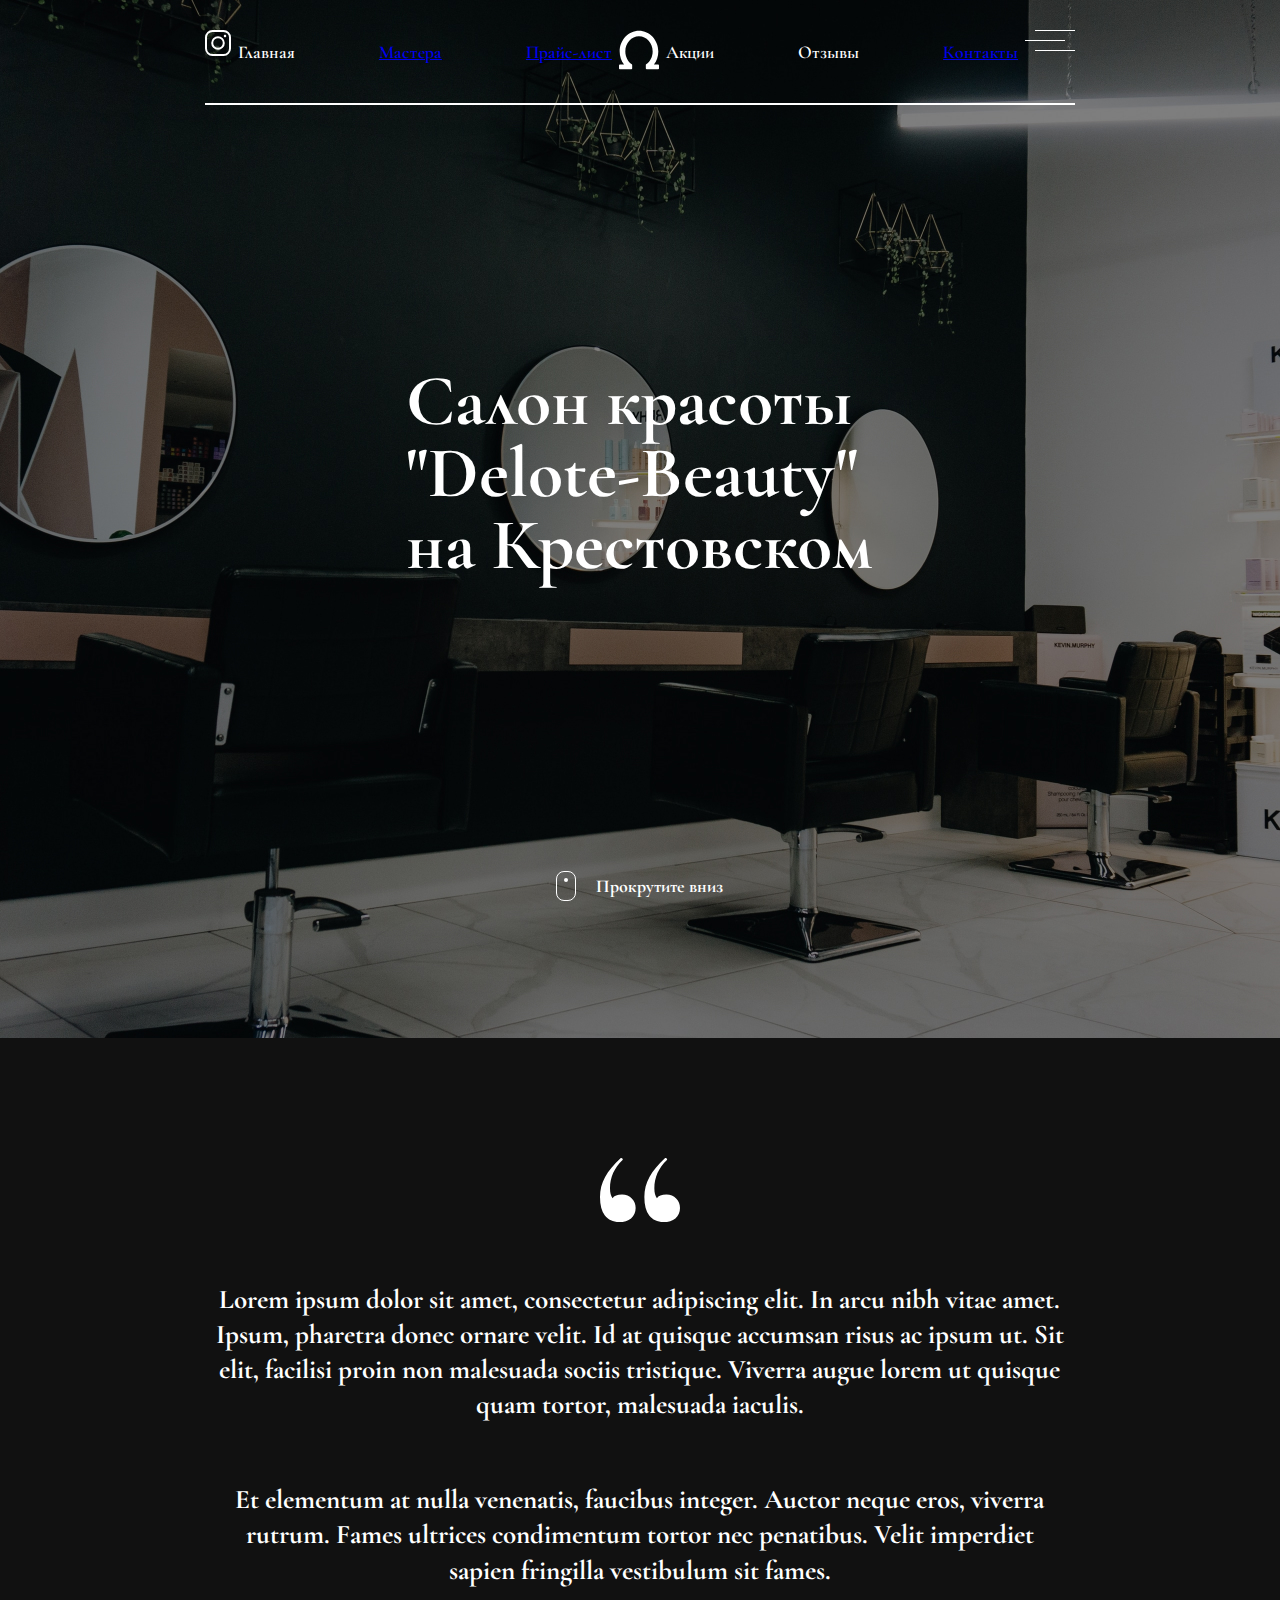
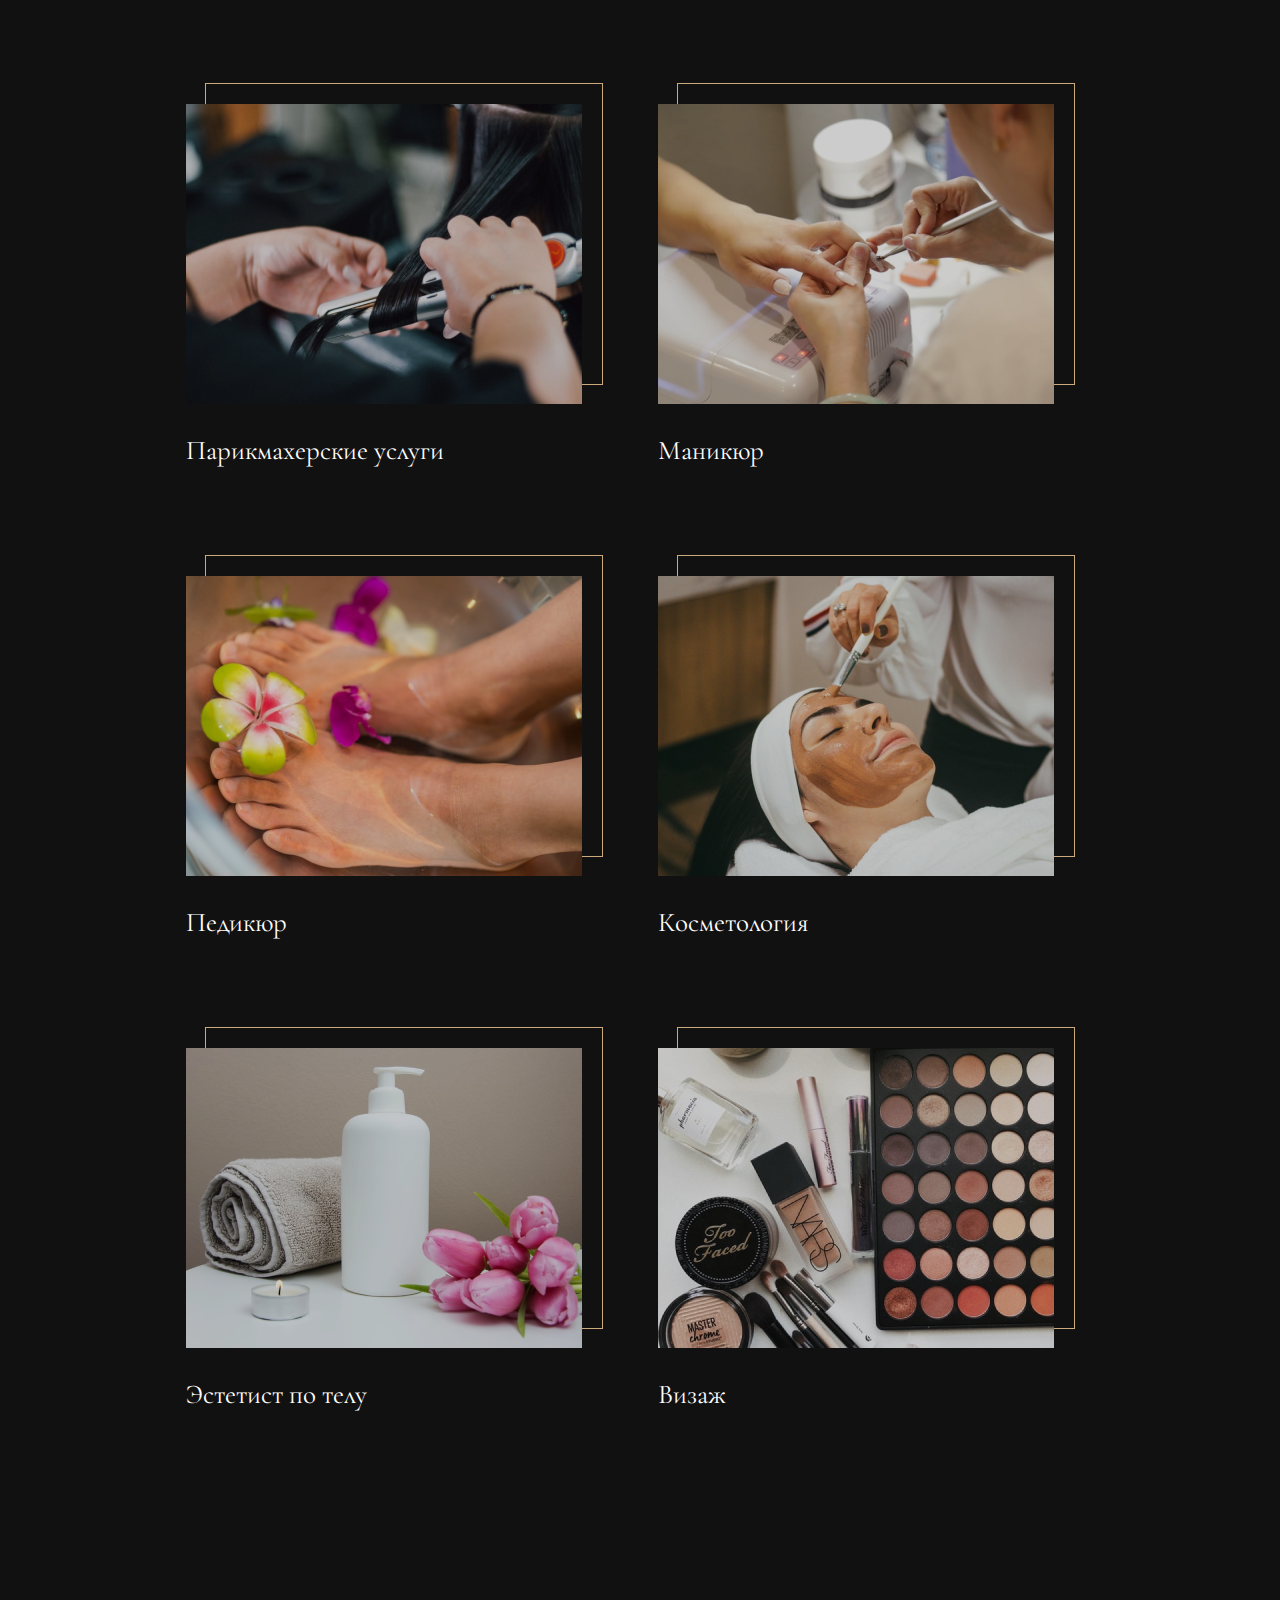
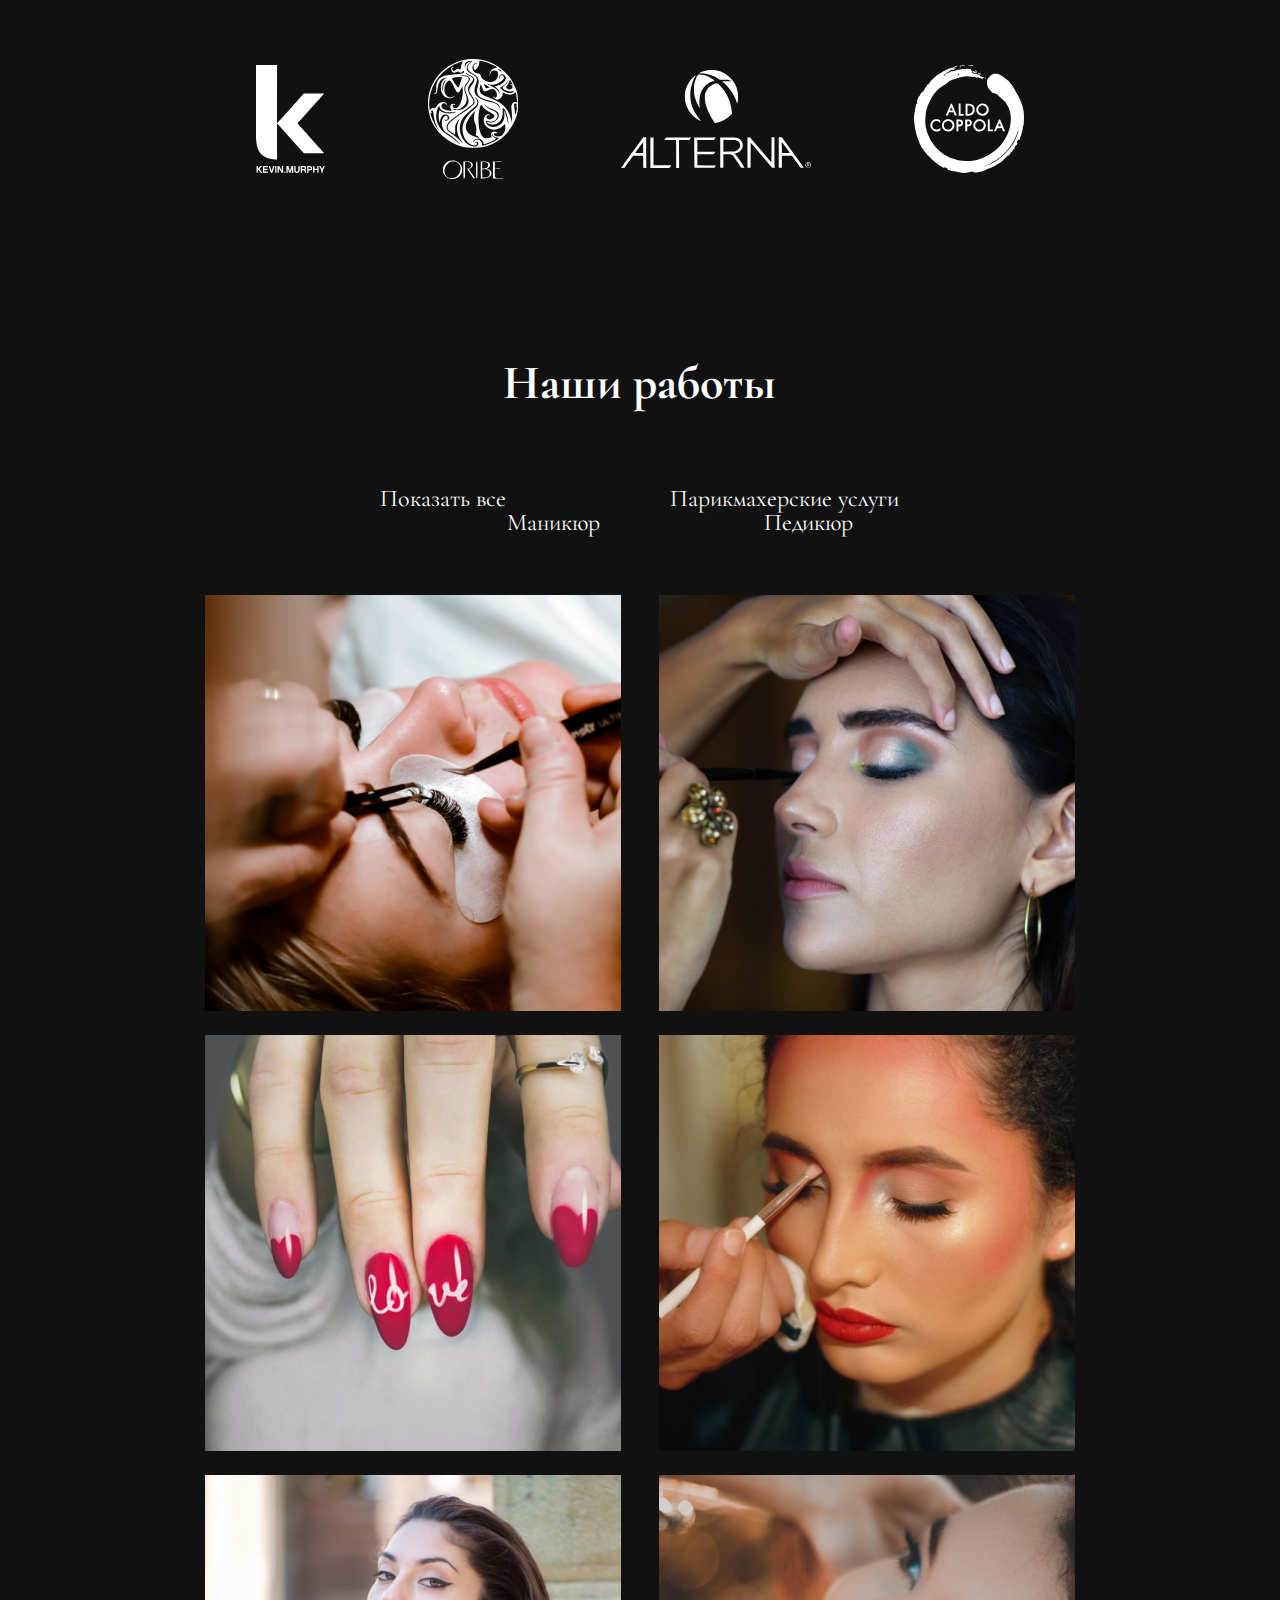
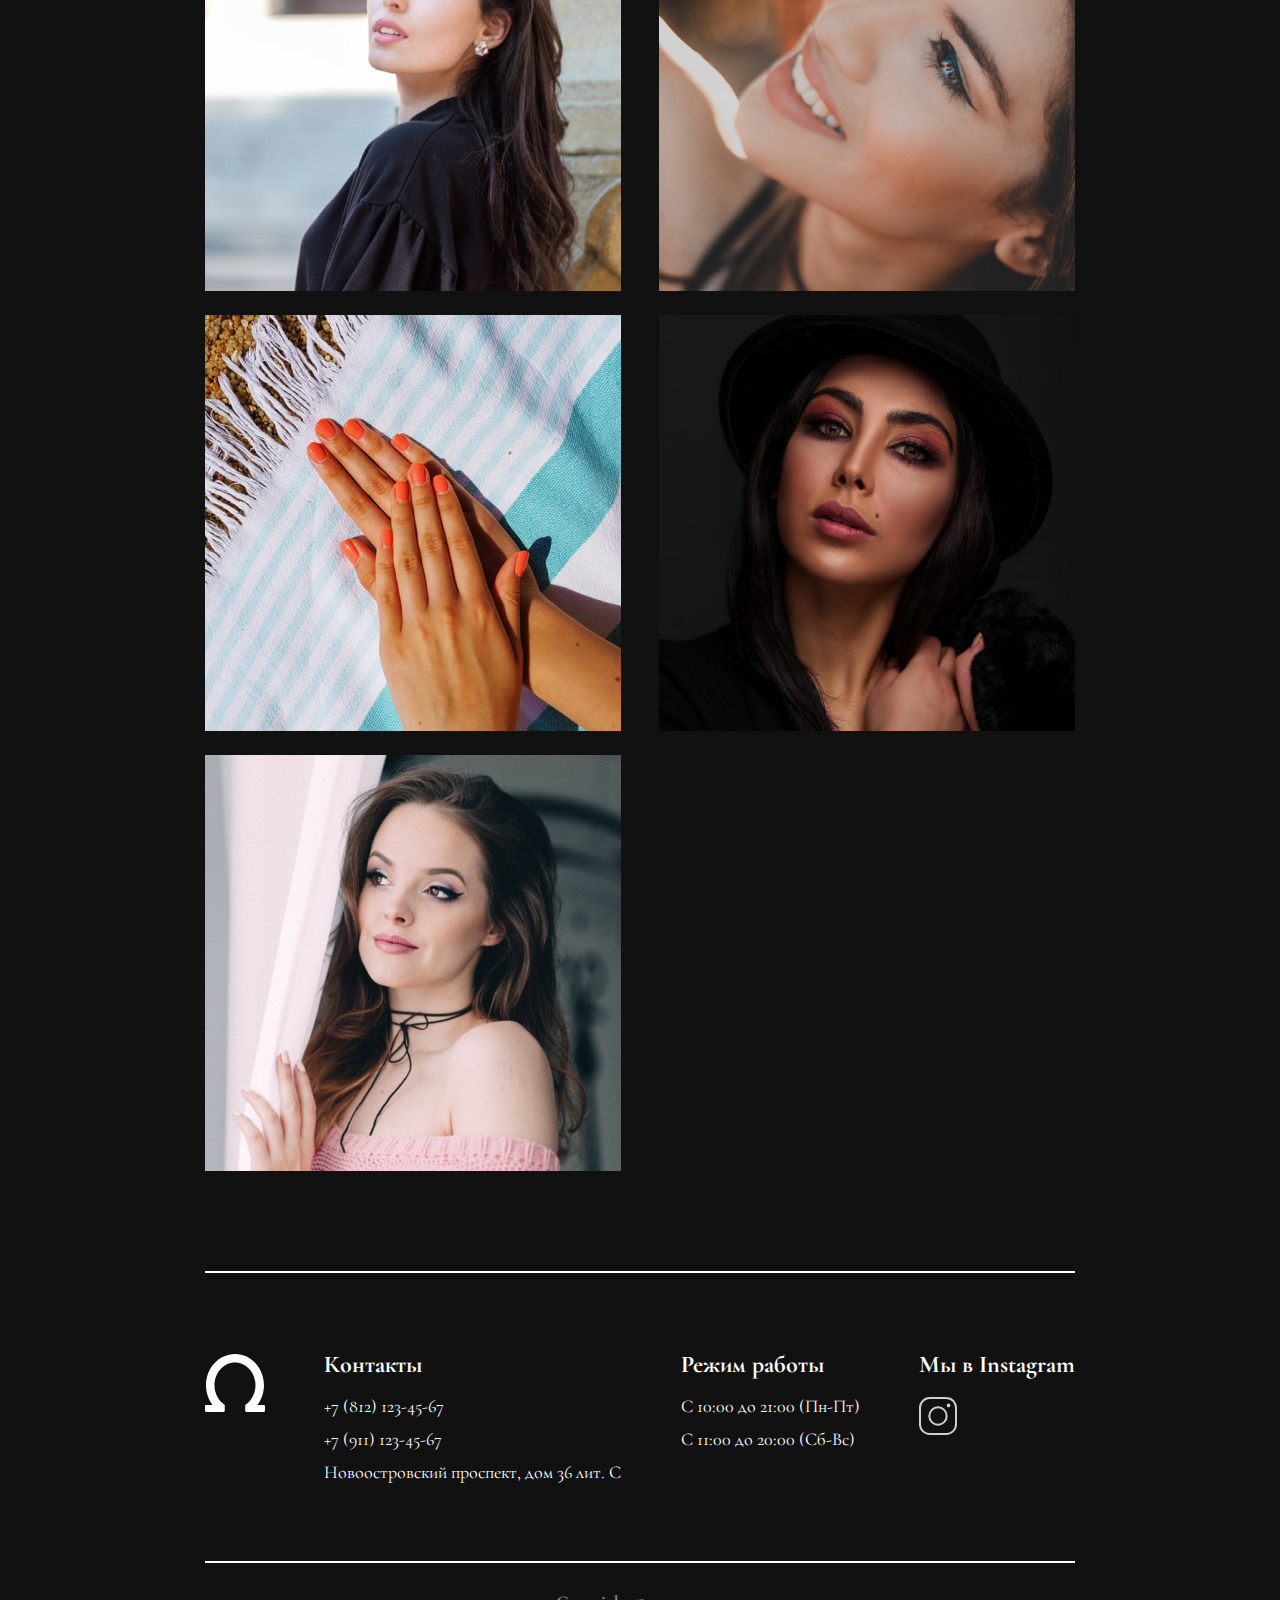
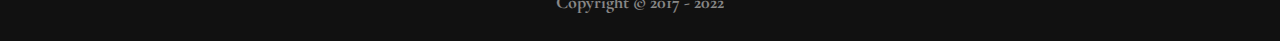
==== index.html @ a8487615 "Update project structure" ====
<!DOCTYPE html>
<html lang="en">

<head>
  <meta charset="UTF-8">
  <meta http-equiv="X-UA-Compatible" content="IE=edge">
  <meta name="viewport" content="width=device-width, initial-scale=1.0">
  <title>Delote-Beauty</title>
  <link rel="stylesheet" href="./css/fonts.css">
  <link rel="stylesheet" href="./css/reset.css">
  <link rel="stylesheet" href="./css/main.css">
  <link rel="stylesheet" href="./css/pages/home.css">
</head>

<body>
  <header>
    <div class="content-wrapper">
      <nav class="menu">
        <div class="icon">
          <img src="assets/img/main/insta.svg">
        </div>
        <div class="header-list">
          <ul>
            <li>Главная</li>
            <li><a href="pages/team.html">Мастера</a></li>
            <li><a href="pages/price.html">Прайс-лист</a></li>
          </ul>
        </div>
        <div>
          <img src="assets/img/main/logo.svg">
        </div>
        <div class="header-list">
          <ul>
            <li>Акции</li>
            <li>Отзывы</li>
            <li><a href="pages/contacts.html">Контакты</a></li>
          </ul>
        </div>
        <div>
          <img src="assets/img/main/menu.svg">
        </div>
      </nav>
      <div class="line"></div>
      <div class="header-content">
        Cалон красоты <br>"Delote-Beauty"<br> на Крестовском
      </div>
      <div class="scroll-down">
        <img src="assets/img/main/scroll-down.svg" alt="mouse">
        <p>Прокрутите вниз</p>
      </div>
    </div>
  </header>

  <main>
    <section class="services content-section">
      <div class="content-wrapper">
        <div class="description">
          <img src="assets/img/home/quotes.svg" alt="quotes">
          <p>
            Lorem ipsum dolor sit amet, consectetur adipiscing elit. In arcu nibh vitae amet.<br>
            Ipsum, pharetra donec ornare velit. Id at quisque accumsan risus ac ipsum ut. Sit<br>
            elit, facilisi proin non malesuada sociis tristique. Viverra augue lorem ut quisque<br>
            quam tortor, malesuada iaculis.
          </p>
          <p>
            Et elementum at nulla venenatis, faucibus integer. Auctor neque eros, viverra <br>
            rutrum. Fames ultrices condimentum tortor nec penatibus. Velit imperdiet<br>
            sapien fringilla vestibulum sit fames.
          </p>
        </div>
        <div class="services-img">
          <div class="services-img-wrapper">
            <figure>
              <img src="assets/img/home/hairdressing-services.png" alt="">
              <figcaption>Парикмахерские услуги</figcaption>
            </figure>
          </div>
          <div class="services-img-wrapper">
            <figure>
              <img src="assets/img/home/manicure.png" alt="">
              <figcaption>Маникюр</figcaption>
            </figure>
          </div>
          <div class="services-img-wrapper">
            <figure>
              <img src="assets/img/home/pedicure.png" alt="">
              <figcaption>Педикюр</figcaption>
            </figure>
          </div>
          <div class="services-img-wrapper">
            <figure>
              <img src="assets/img/home/cosmetology.png" alt="">
              <figcaption>Косметология</figcaption>
            </figure>
          </div>
          <div class="services-img-wrapper">
            <figure>
              <img src="assets/img/home/body-esthetician.png" alt="">
              <figcaption>Эстетист по телу</figcaption>
            </figure>
          </div>
          <div class="services-img-wrapper">
            <figure>
              <img src="assets/img/home/makeup.png" alt="">
              <figcaption>Визаж</figcaption>
            </figure>
          </div>
        </div>
      </div>
    </section>
    <section class="partners content-section">
      <div class="content-wrapper">
        <img src="assets/img/home/kevin-murphy.svg" alt="">
        <img src="assets/img/home/oribe.svg" alt="">
        <img src="assets/img/home/alterna.svg" alt="">
        <img src="assets/img/home/aldo-copolla.svg" alt="">
      </div>
    </section>
    <section class="our-works content-section">
      <div class="content-wrapper list">
        <h2>Наши работы</h2>
        <ul>
          <li>Показать все</li>
          <li>Парикмахерские услуги</li>
          <li>Маникюр</li>
          <li>Педикюр</li>
        </ul>
        <div class="wrapper-img-work">
          <img src="assets/img/home/work-1.png" alt="">
          <img src="assets/img/home/work-2.png" alt="">
          <img src="assets/img/home/work-3.png" alt="">
          <img src="assets/img/home/work-4.png" alt="">
          <img src="assets/img/home/work-5.png" alt="">
          <img src="assets/img/home/work-6 (2).png" alt="">
          <img src="assets/img/home/work-7.png" alt="">
          <img src="assets/img/home/work-8 (2).png" alt="">
          <img src="assets/img/home/work-9 (2).png" alt="">
        </div>
        <div class="line"></div>
      </div>
    </section>
  </main>
  <footer>
    <div class="content-wrapper">
      <div class="wrapper-contact-information">
        <div>
          <img src="assets/img/main/footer-logo.svg" alt="">
        </div>
        <div class="contact-information">
          <h3>Контакты</h3>
          <p>+7 (812) 123-45-67</p>
          <p>+7 (911) 123-45-67</p>
          <p>Новоостровский проспект, дом 36 лит. С</p>
        </div>
        <div class="contact-information">
          <h3>Режим работы</h3>
          <p>C 10:00 до 21:00 (Пн-Пт)</p>
          <p>С 11:00 до 20:00 (Сб-Вс)</p>
        </div>
        <div class="contact-information">
          <h3>Мы в Instagram</h3>
          <img src="assets/img/main/insta-footer.svg" alt="">
        </div>
      </div>
      <div class="line"></div>
      <p class="copyright">Copyright © 2017 - 2022</p>
    </div>
  </footer>
</body>

</html>
---- css/fonts.css ----
@font-face{
  font-family: "CormorantGaramond";
  font-weight: 400;
  font-style: normal;
  src: url("../assets/fonts/CormorantGaramond-Regular.ttf");
}
@font-face{
  font-family: "CormorantGaramond";
  font-weight: 400;
  font-style: italic;
  src: url("../assets/fonts/CormorantGaramond-Italic.ttf");
}
@font-face{
  font-family: "CormorantGaramond";
  font-weight: 700;
  font-style: normal;
  src: url("../assets/fonts/CormorantGaramond-Bold.ttf");
}
@font-face{
  font-family: "CormorantGaramond";
  font-weight: 700;
  font-style: italic;
  src: url("../assets/fonts/CormorantGaramond-BoldItalic.ttf");
}
@font-face{
  font-family: "CormorantGaramond";
  font-weight: 600;
  font-style: normal;
  src: url("../assets/fonts/CormorantGaramond-SemiBold.ttf");
}
@font-face{
  font-family: "CormorantGaramond";
  font-weight: 600;
  font-style: italic;
  src: url("../assets/fonts/CormorantGaramond-SemiBoldItalic.ttf");
}
---- css/main.css ----
body{
  background-color: #111111;
}

header,
footer,
main{
  width: 100%;
  display: flex;
  flex-direction: column;
  align-items: center;
}

.content-section{
  width: 100%;
  display: flex;
  flex-direction: column;
  align-items: center;
}

.content-wrapper{
  width: 68%;
}

header{
  height: 1038px;
  background: url("../assets/img/home/header.jpg") center center no-repeat;
  background-size: cover;
}

nav{
  padding: 30px 0px 30px 0px;
  display: flex;
  flex-direction: row;
  justify-content: space-between;
}
.header-list{
  max-width: 456px;
  display: flex;
  flex-direction: row;
  align-items: center;
}
.header-list ul li{
  display: inline;
  color: white;
  font-size: 18px;
  margin-right: 80px;
  font-style: normal;
  font-weight: 600;
  font-family: "CormorantGaramond";
}
.header-list ul li:hover, .list ul li:hover {
  color: #CDAA7D;
  text-decoration: underline;
}
.header-list ul li:last-child, .list ul li:last-child {
  margin-right: 0px;
}
.line{
  border: 0.5px solid #FFFFFF;;
}
.header-content{
  color: #FFFFFF;
  display: flex;
  align-items: center;
  justify-content: center;
  font-weight: 700;
  font-style: normal;
  font-family: "CormorantGaramond";
  font-size: 72px;
  margin: 0 auto;
  padding: 260px 0px 290px 0px;
}
.scroll-down{
  display: flex;
  flex-direction: row;
  align-items: center;
  justify-content: center;
}
.scroll-down p{
  color: white;
  font-size: 18px;
  font-weight: 700;
  font-style: normal;
  font-family: "CormorantGaramond";
  padding-left: 20px;
}

footer .line{
  margin: 80px 0px 30px 0px;
}
.copyright{
  color: white;
  text-align: center;
  opacity: 0.5;
  font-size: 18px;
  font-weight: 700;
  font-style: normal;
  font-family: "CormorantGaramond";
  margin-bottom: 30px;
}
.wrapper-contact-information{
  display: flex;
  flex-direction: row;
  justify-content: space-between;
}
.contact-information h3{
  margin-bottom: 20px;
  font-size: 24px;
  font-weight: 700;
  font-style: normal;
  font-family: "CormorantGaramond";
  color: white;
}
.contact-information p{
  margin-top: 15px;
  font-size: 18px;
  font-weight: 400;
  font-style: normal;
  font-family: "CormorantGaramond";
  color: white;
}
---- css/pages/home.css ----
.description{
  padding: 120px 0px 95px 0px;
  display: flex;
  flex-direction: column;
  align-items: center;
}
.description p {
  color: white;
  font-size: 27px;
  font-weight: 700;
  font-style: normal;
  font-family: "CormorantGaramond";
  margin-top: 60px;
  line-height: 35.1px;
  text-align: center;
}
.services-img{
  display: flex;
  flex-direction: row;
  flex-wrap: wrap;
  justify-content: space-between;
  width: 100%;
}
.services-img-wrapper{
  width: 396px;
  height: 300px;
  border: 1px solid #CDAA7D;
  margin: 0px 0px 170px 0px;
  position: relative;
}
.services-img-wrapper figure{
  position: absolute;
  top: 20px;
  right: 20px;
}
figcaption{
  color: white;
  font-size: 27px;
  font-weight: 400;
  font-style: normal;
  font-family: "CormorantGaramond";
  padding-top: 30px;
}
.partners .content-wrapper{
  display: flex;
  justify-content: space-around;
}
.partners{
  padding: 160px 0px 180px 0px;
}
.our-works h2{
  color: white;
  font-size: 48px;
  font-weight: 700;
  font-style: normal;
  font-family: "CormorantGaramond";
  text-align: center;
  margin-bottom: 80px;
}
.list{
  text-align: center;
  margin-bottom: 80px;
}
.list ul li{
  margin: 80px;
  display: inline;
  color: white;
  font-size: 24px;
  font-style: normal;
  font-weight: 400;
  font-family: "CormorantGaramond";
}
.list ul{
  margin-bottom: 36px;
}
.wrapper-img-work{
  display: flex;
  flex-direction: row;
  justify-content: space-between;
  flex-wrap: wrap;
  width: 100%;
  margin-bottom: 100px;
}
.wrapper-img-work img{
  margin-top: 24px;
}
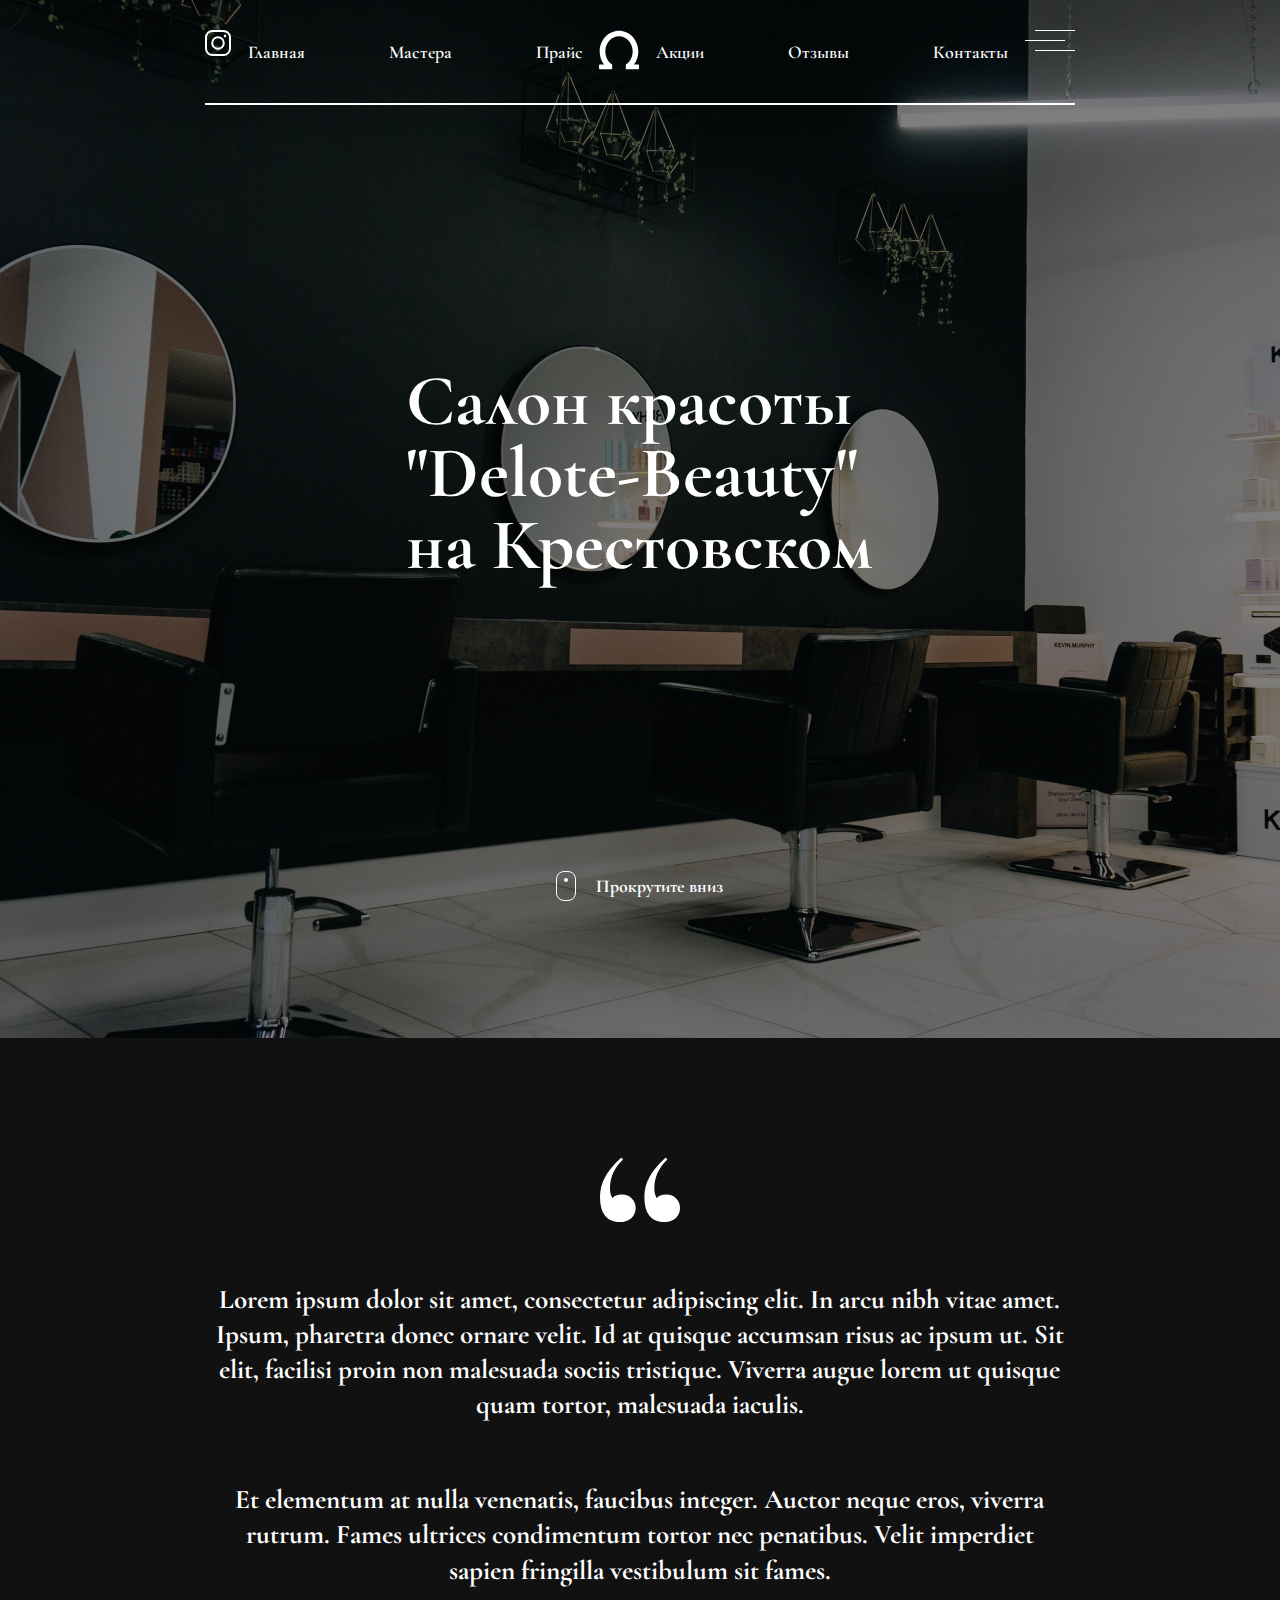
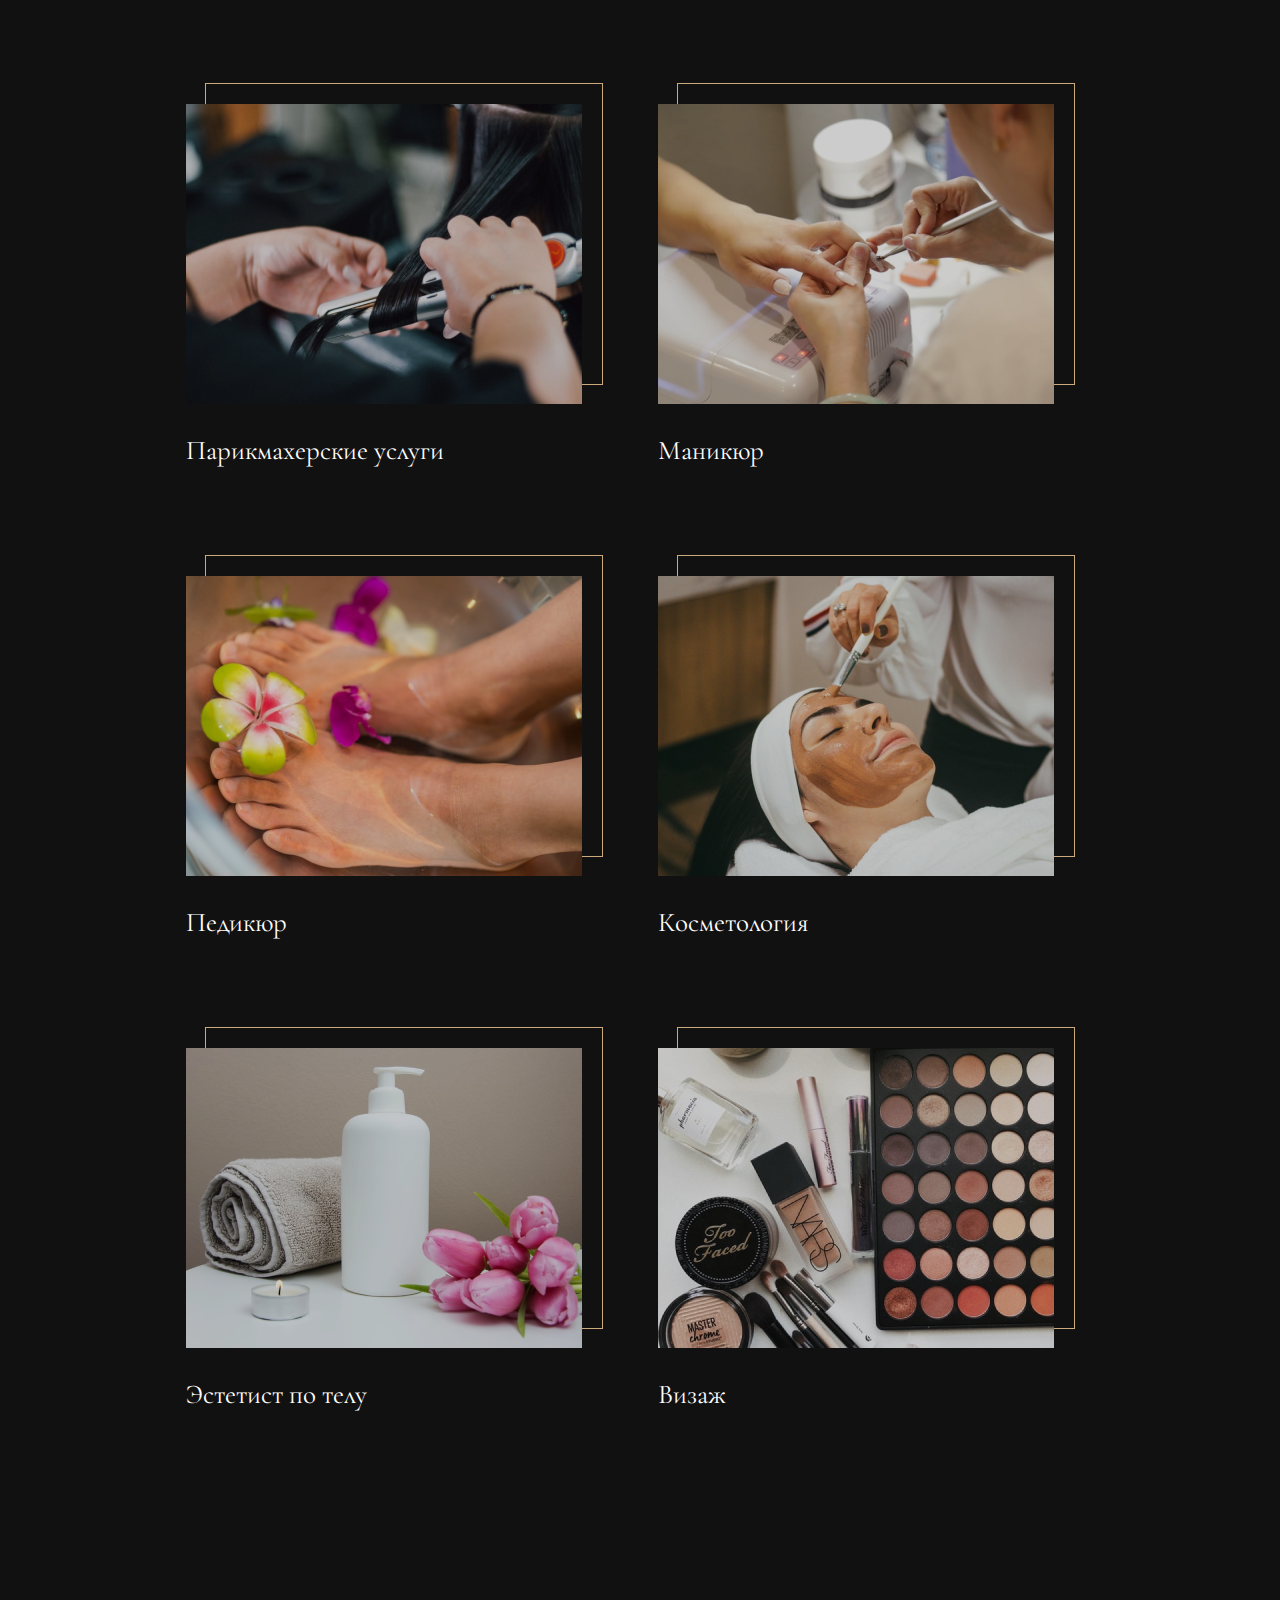
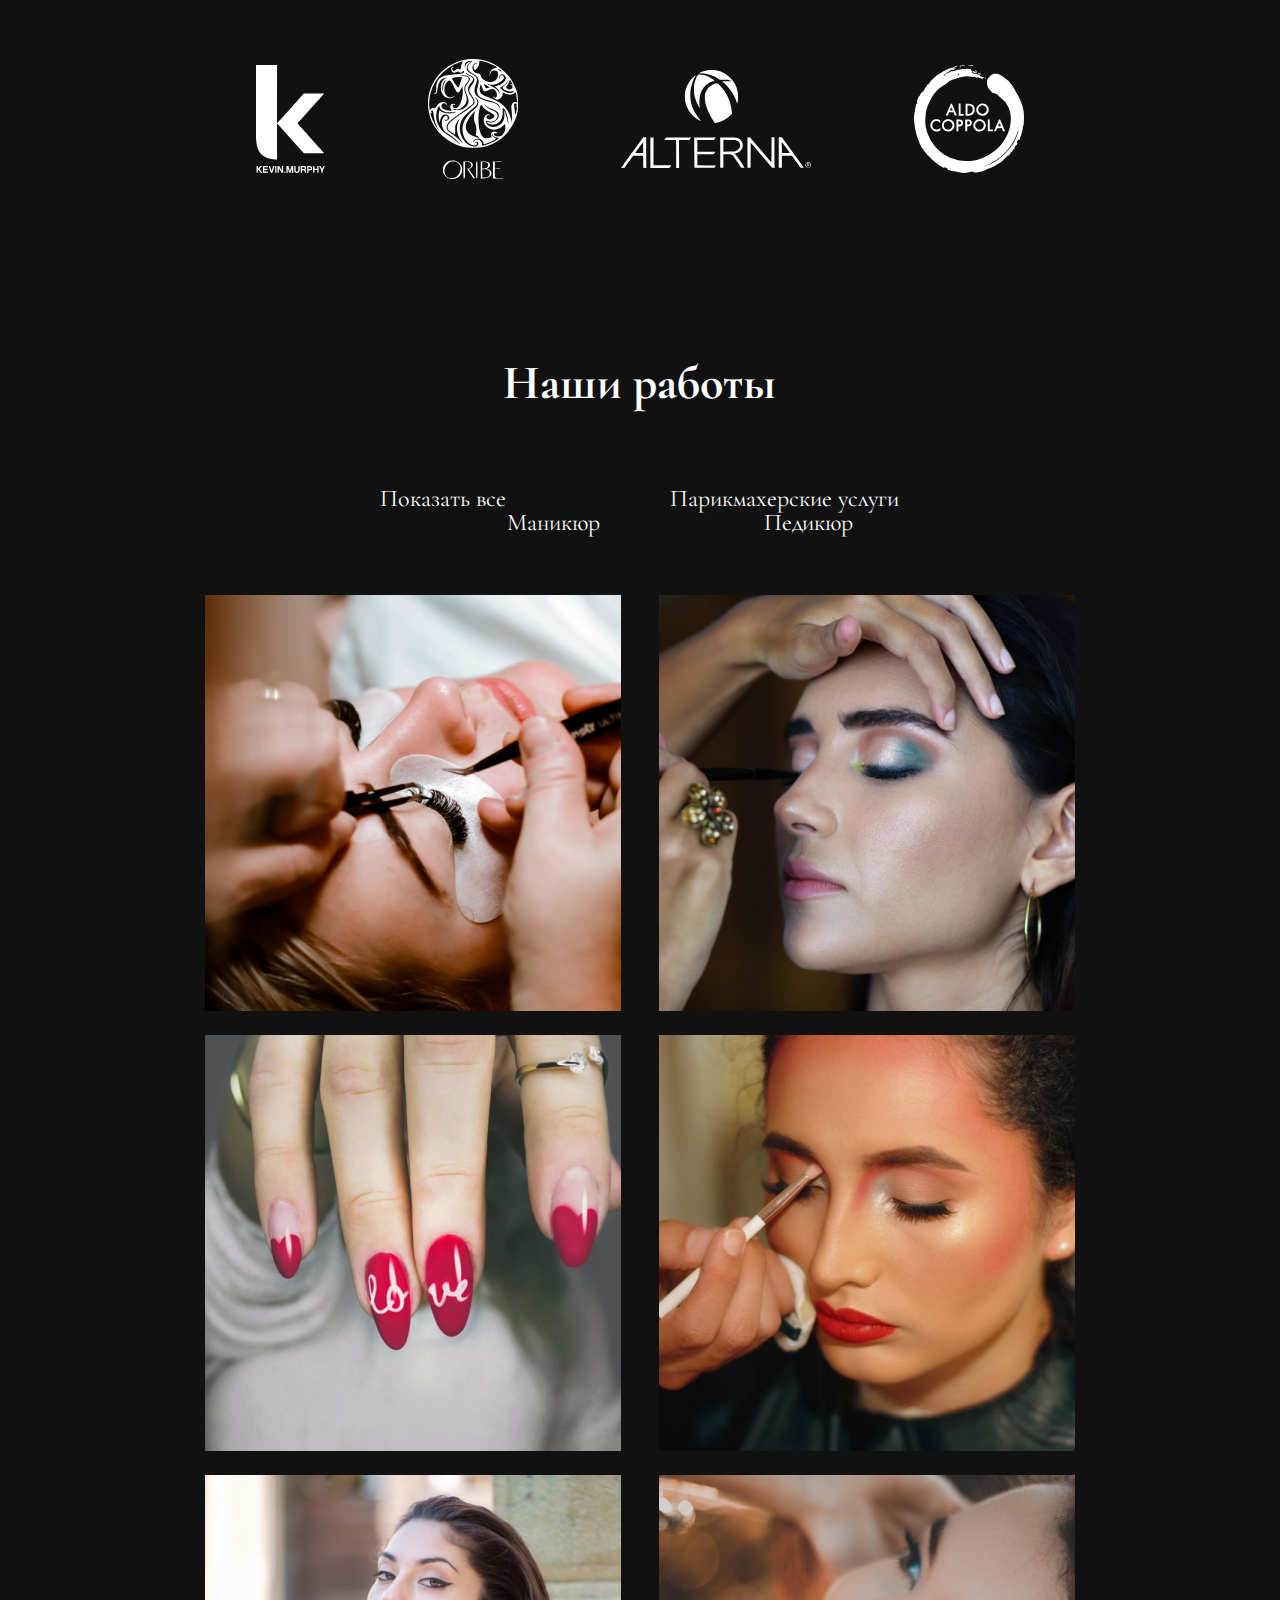
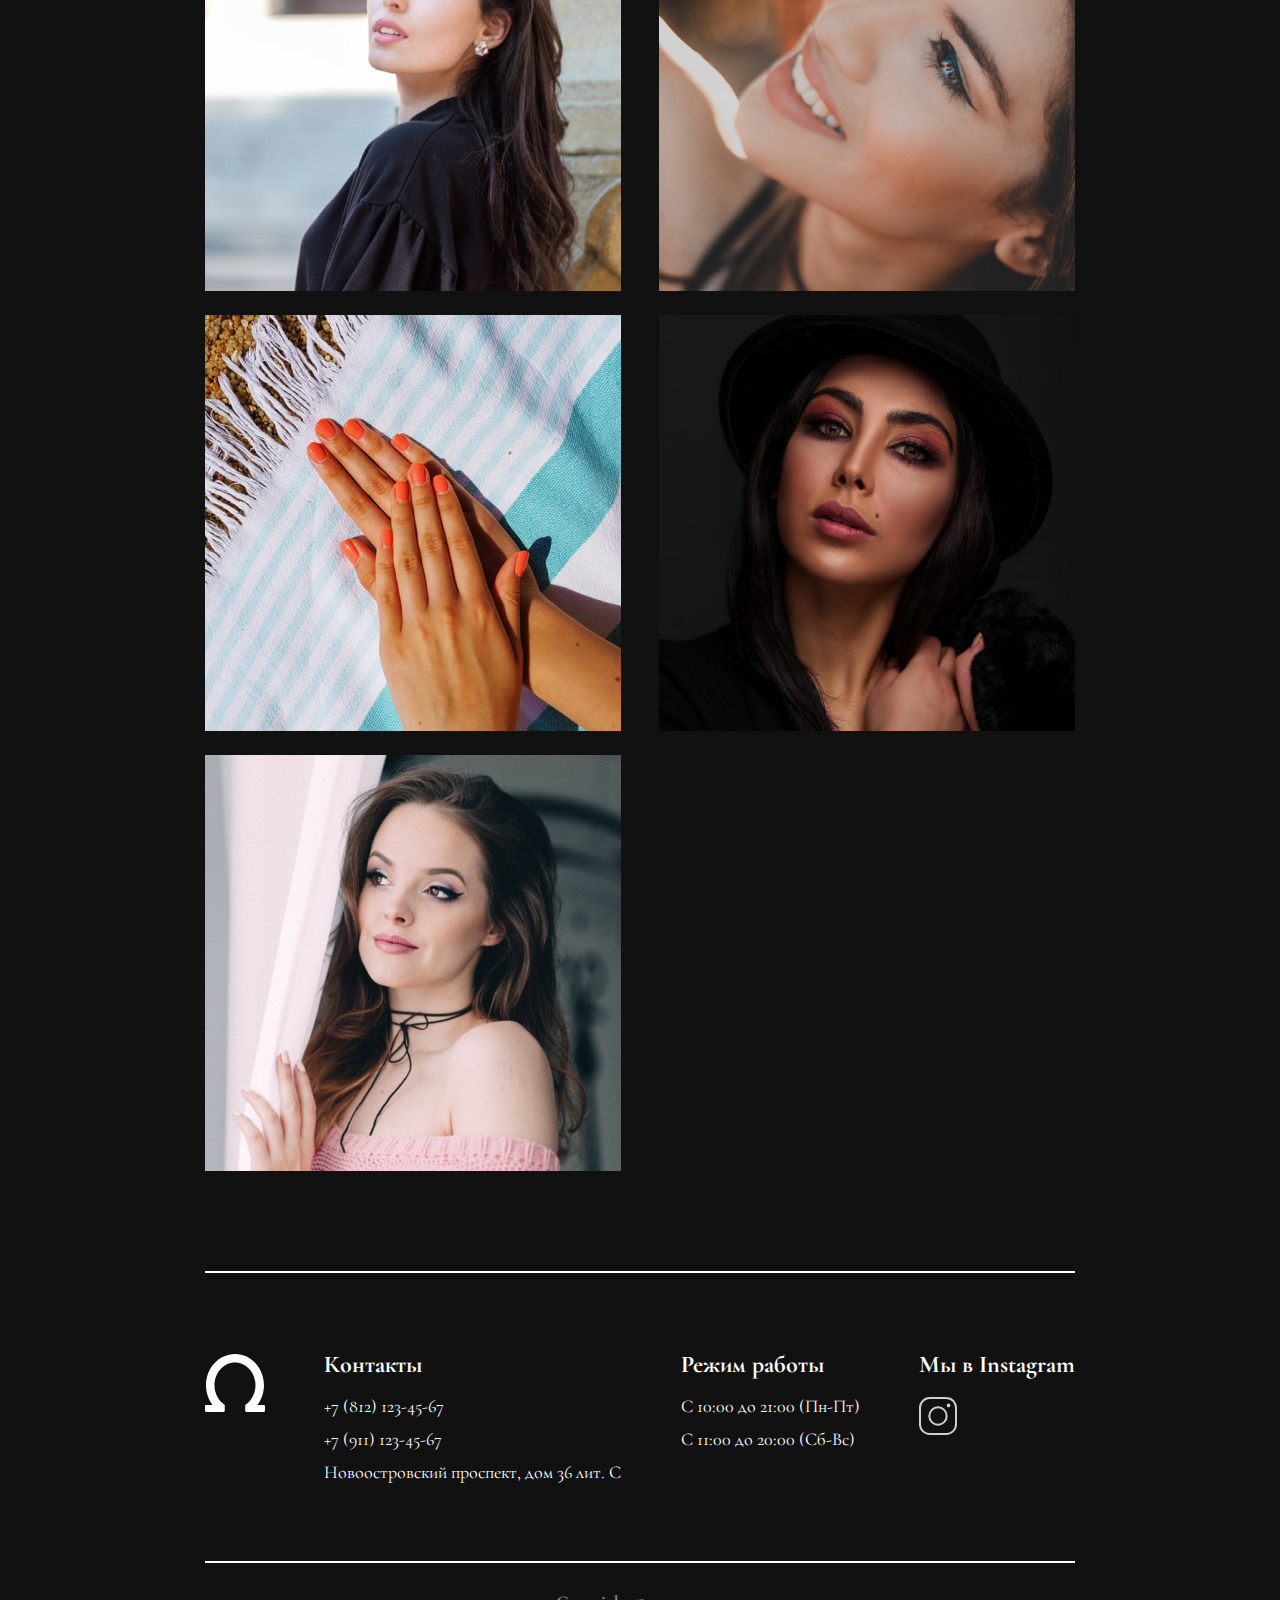
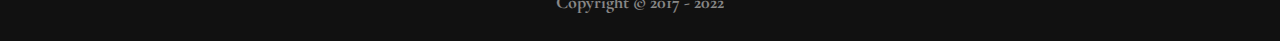
==== commit a282ae89: "made links active, fixed bugs" ====
--- a/index.html
+++ b/index.html
@@ -23,7 +23,7 @@
           <ul>
             <li>Главная</li>
             <li><a href="pages/team.html">Мастера</a></li>
-            <li><a href="pages/price.html">Прайс-лист</a></li>
+            <li><a href="pages/price.html">Прайс</a></li>
           </ul>
         </div>
         <div>
--- a/css/main.css
+++ b/css/main.css
@@ -50,7 +50,12 @@
   font-weight: 600;
   font-family: "CormorantGaramond";
 }
-.header-list ul li:hover, .list ul li:hover {
+.header-list ul li a{
+  text-decoration: none;
+  color: white;
+}
+
+.header-list ul li:hover, .list ul li:hover, .header-list ul li a:hover {
   color: #CDAA7D;
   text-decoration: underline;
 }
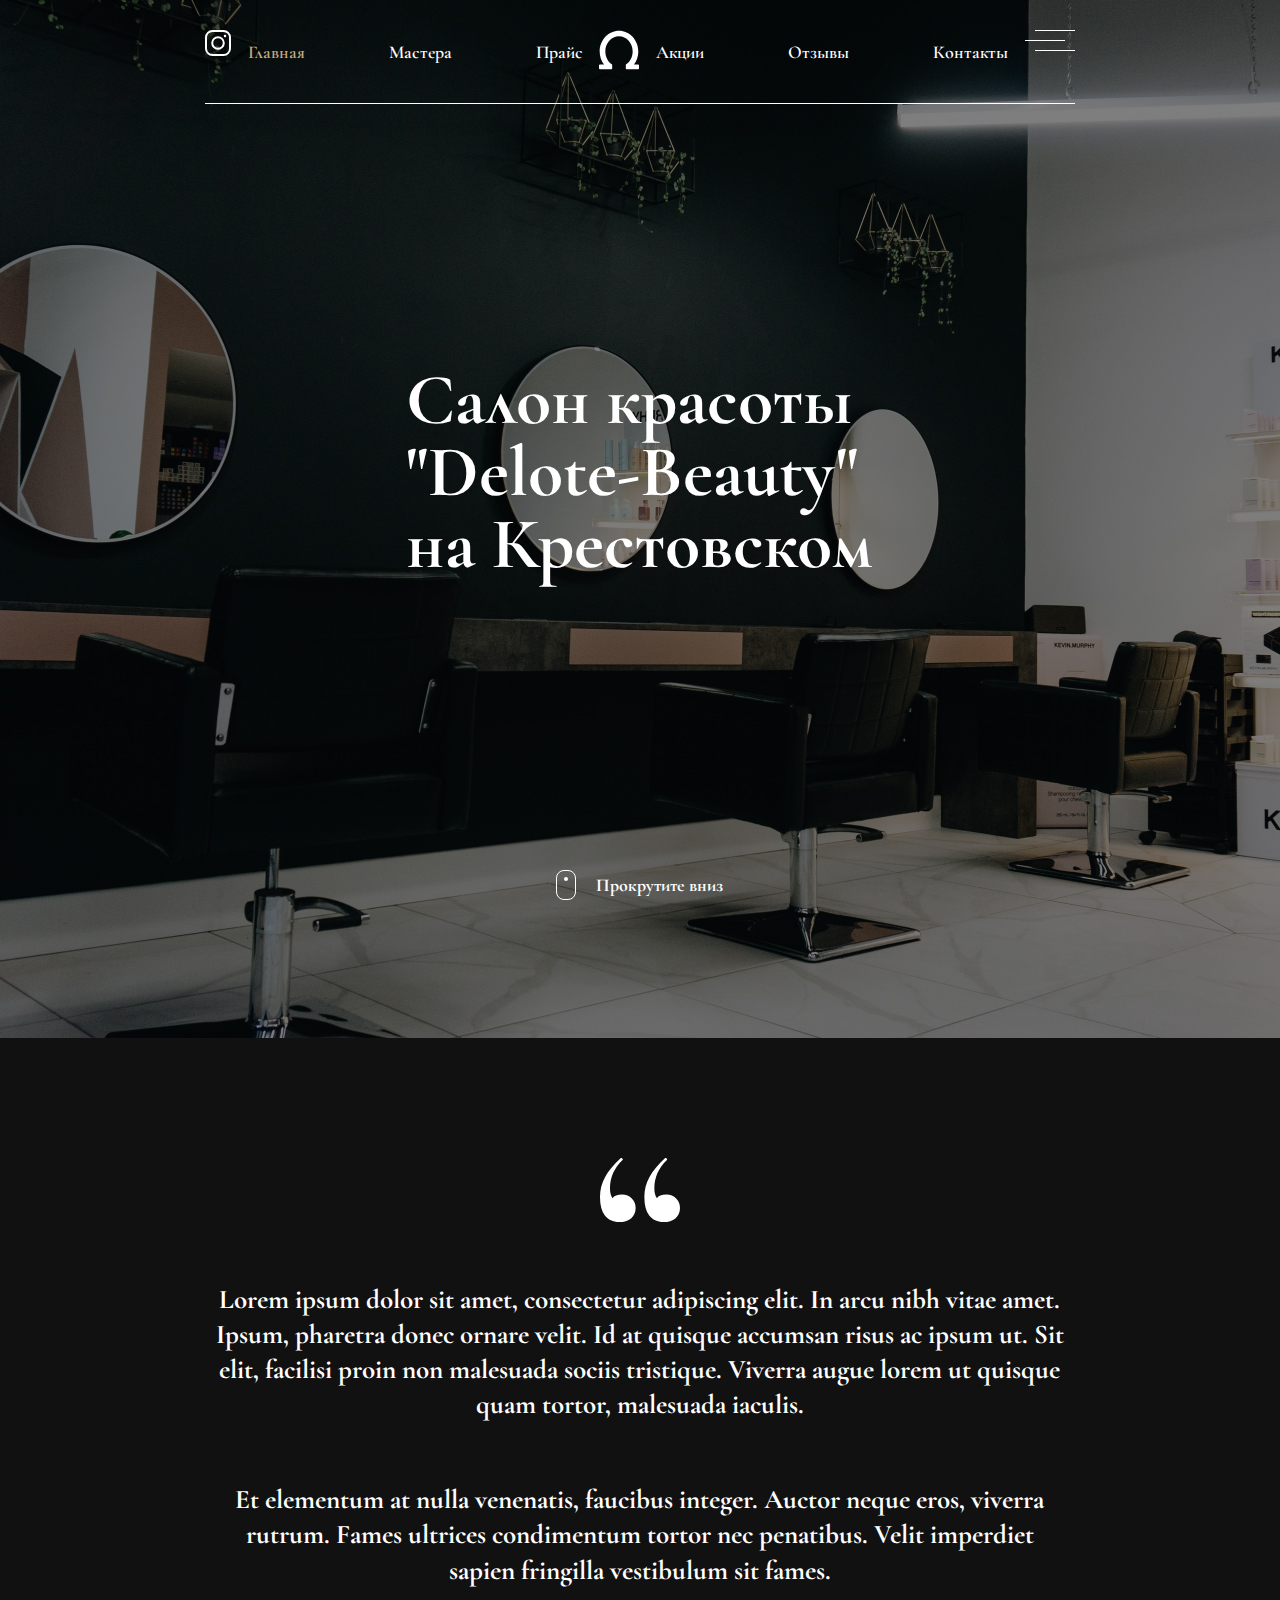
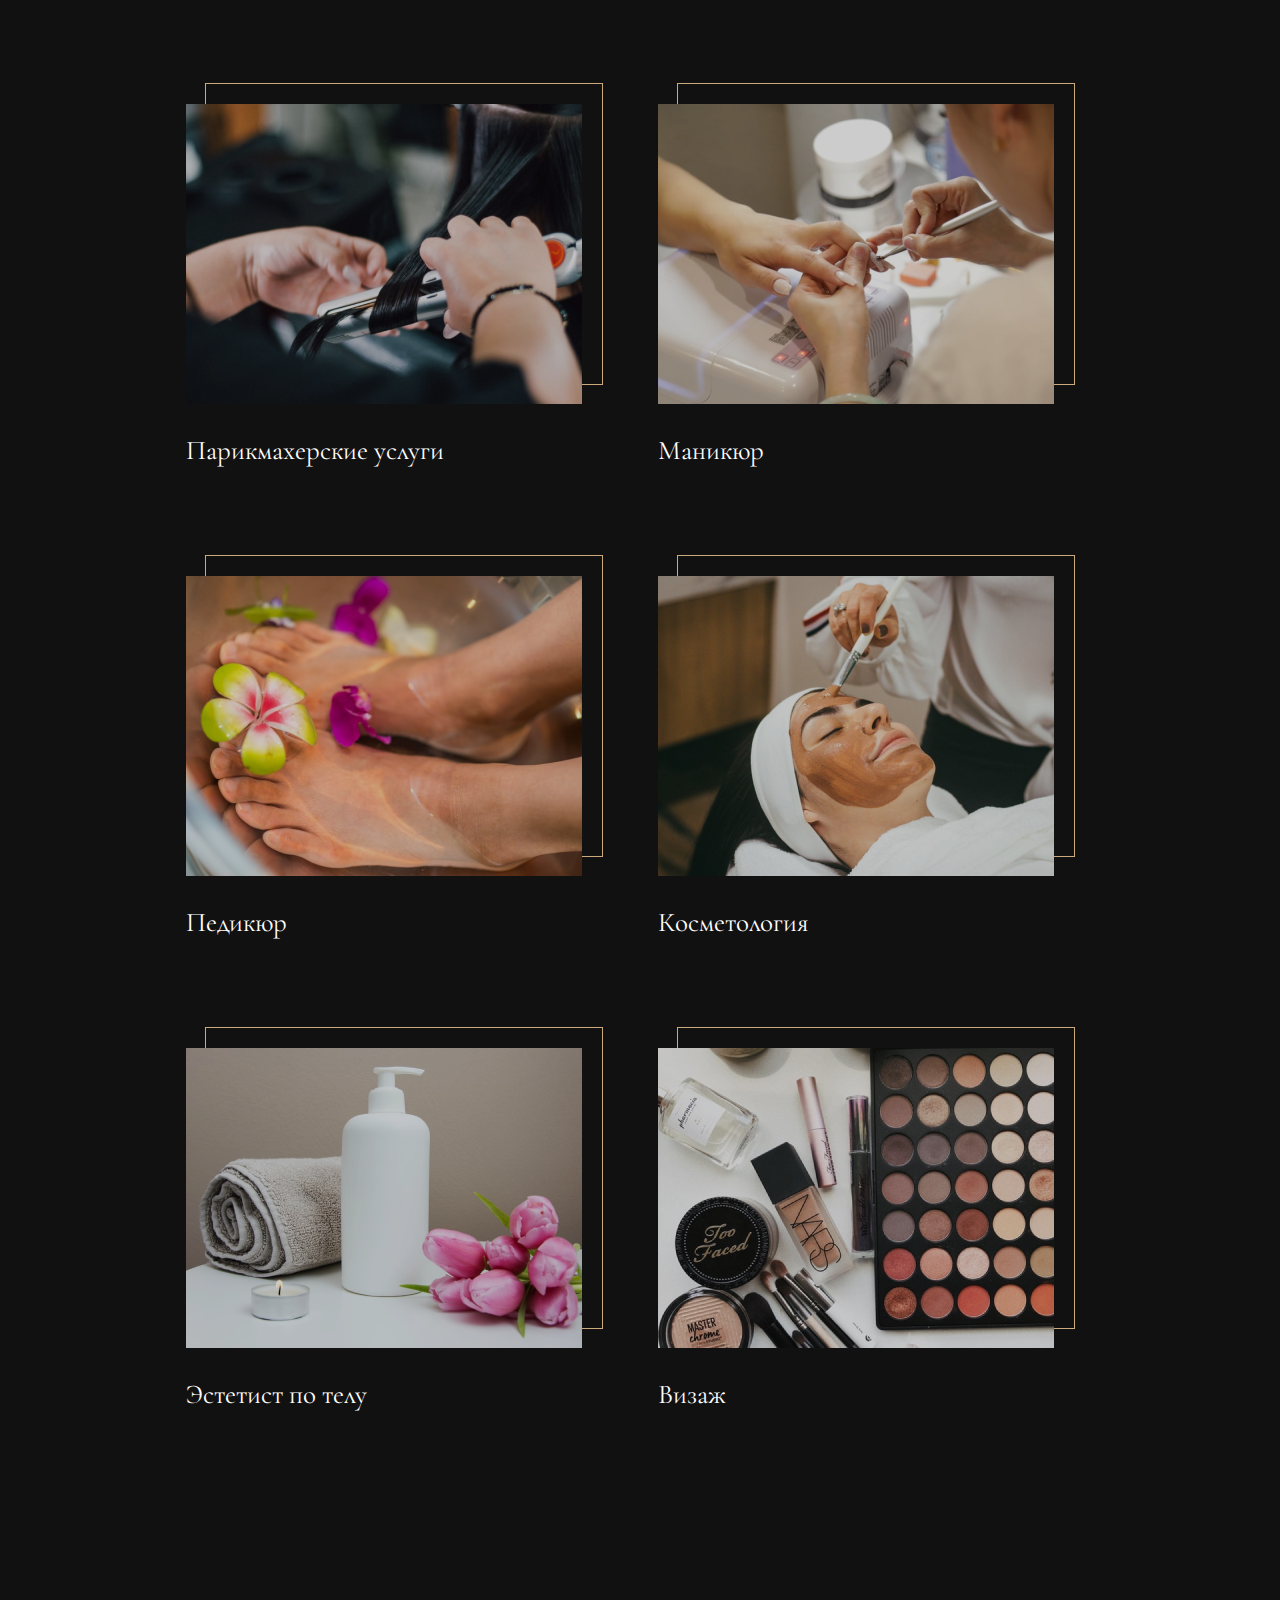
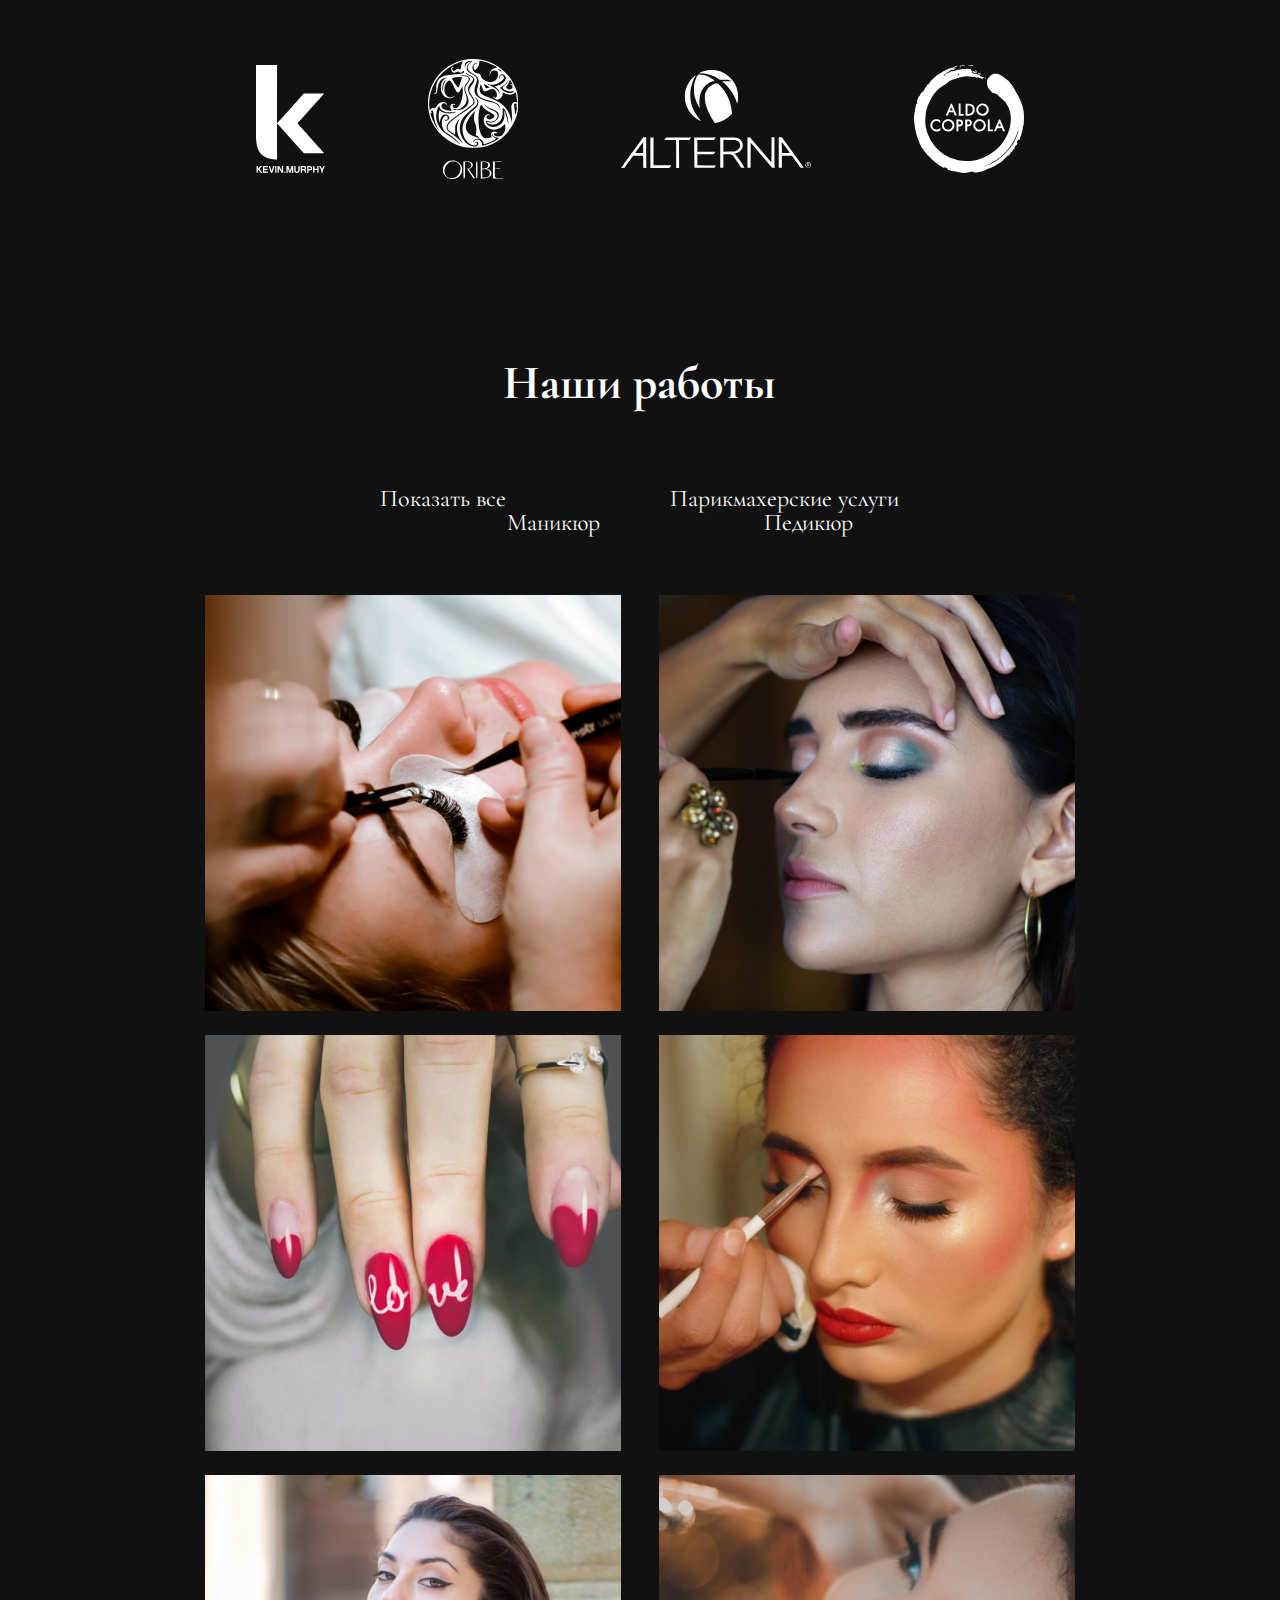
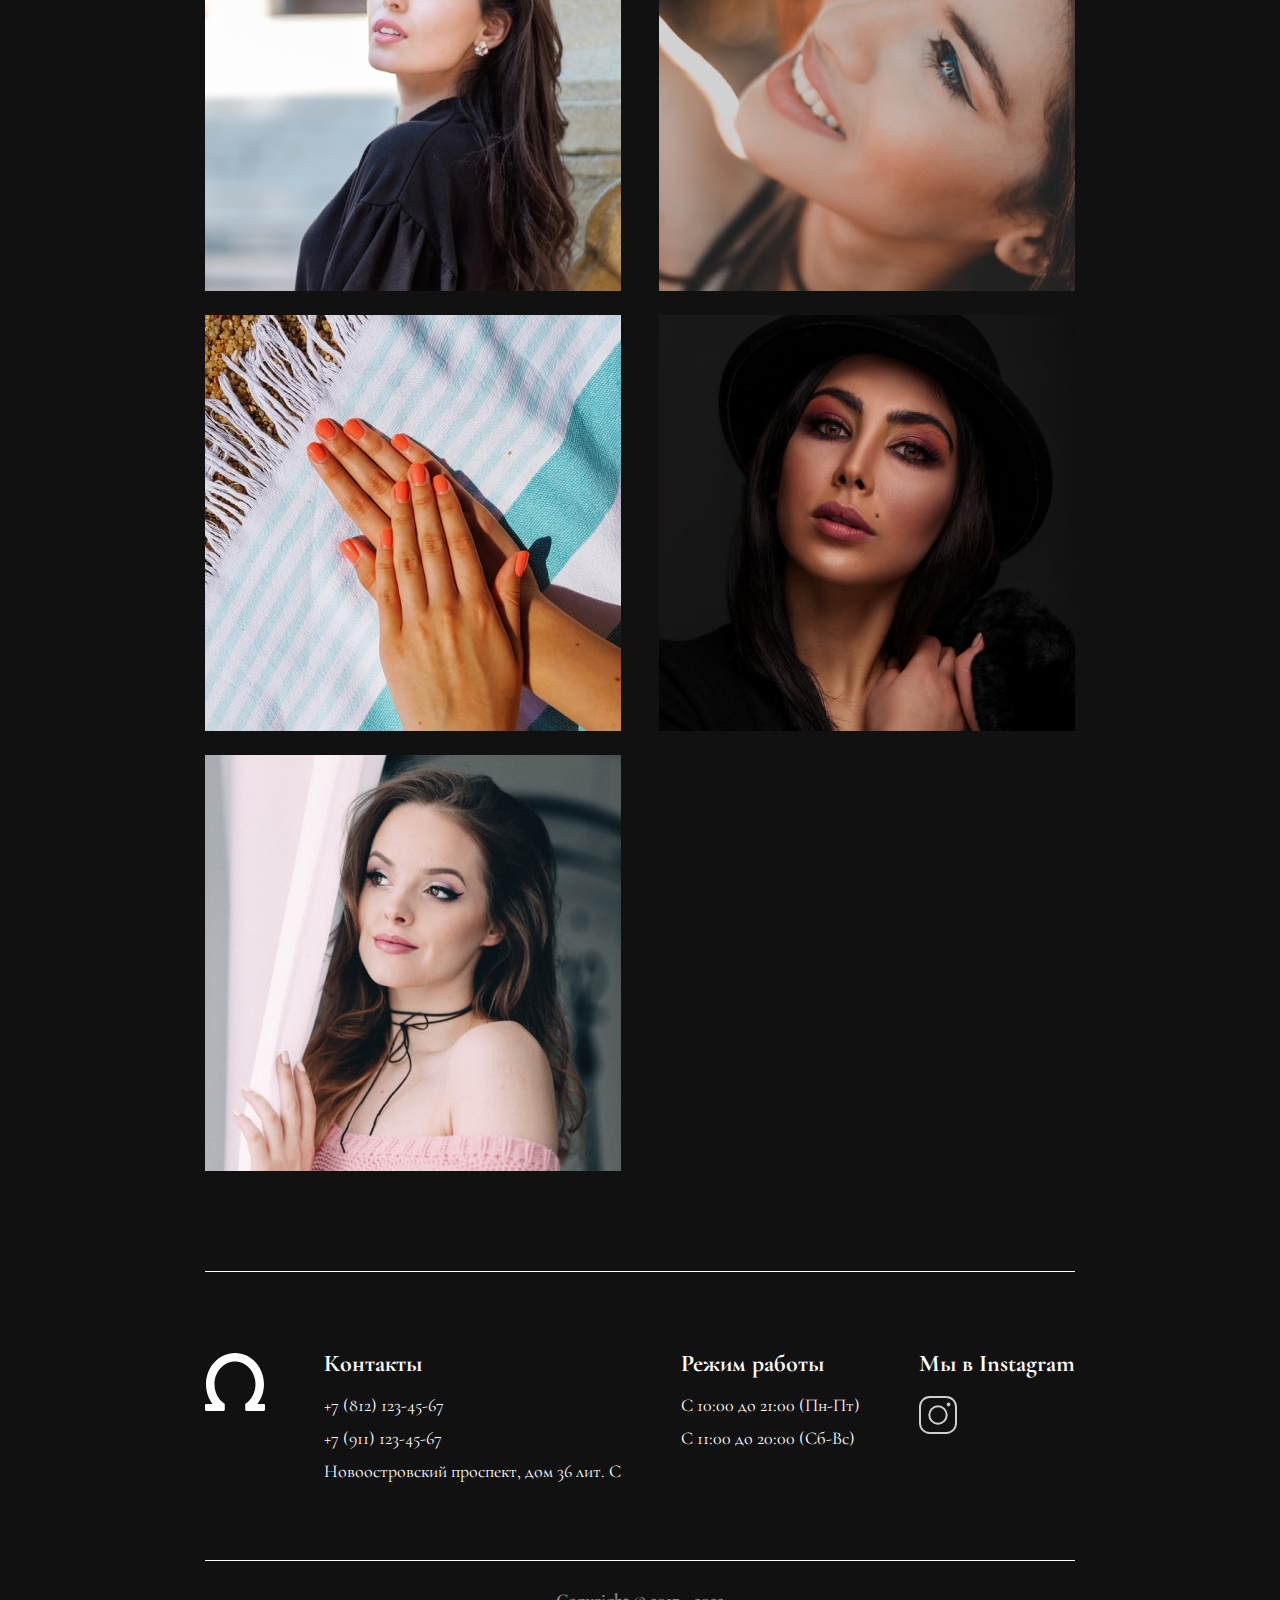
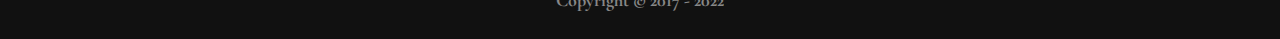
==== commit 3395b119: "fixed layout" ====
--- a/index.html
+++ b/index.html
@@ -21,7 +21,7 @@
         </div>
         <div class="header-list">
           <ul>
-            <li>Главная</li>
+            <li class="active">Главная</li>
             <li><a href="pages/team.html">Мастера</a></li>
             <li><a href="pages/price.html">Прайс</a></li>
           </ul>
@@ -37,7 +37,28 @@
           </ul>
         </div>
         <div>
-          <img src="assets/img/main/menu.svg">
+          <a href="#" id="link-pop-up"><img src="assets/img/main/menu.svg"></a>
+          <div id="myModal" class="wrapper-pop-up">
+            <div id="icon-close">
+              <img src="assets/img/main/close-icon.svg" alt="">
+            </div>
+            <div class="wrapper-modal-content">
+              <div class="modal-content">
+                <p>Lorem ipsum dolor sit amet, consectetur<br> adipiscing elit. Ipsum, adipiscing amet in<br> egestas sem dui, arcu faucibus scelerisque.<br> Nisl est felis id volutpat. Sed dolor<br> fermentum amet lectus nibh quis. Tortor<br> donec pellentesque leo ac placerat. Morbi.</p>
+              </div>
+              <div class="contact-information modal-contact-information">
+                <h3>Контакты</h3>
+                <p>+7 (812) 123-45-67</p>
+                <p>+7 (911) 123-45-67</p>
+                <p>Новоостровский проспект, дом 36 лит. С</p>
+              </div>
+              <div class="contact-information modal-contact-information">
+                <h3>Режим работы</h3>
+                <p>C 10:00 до 21:00 (Пн-Пт)</p>
+                <p>С 11:00 до 20:00 (Сб-Вс)</p>
+              </div>
+            </div>
+          </div>
         </div>
       </nav>
       <div class="line"></div>
@@ -166,6 +187,6 @@
       <p class="copyright">Copyright © 2017 - 2022</p>
     </div>
   </footer>
+  <script src="./js/pop-up.js"></script>
 </body>
-
 </html>--- a/css/main.css
+++ b/css/main.css
@@ -27,6 +27,7 @@
   height: 1038px;
   background: url("../assets/img/home/header.jpg") center center no-repeat;
   background-size: cover;
+  position: relative;
 }
 
 nav{
@@ -55,16 +56,48 @@
   color: white;
 }
 
-.header-list ul li:hover, .list ul li:hover, .header-list ul li a:hover {
+.header-list ul li:hover:not(.active), .list ul li:hover, .header-list ul li a:hover {
   color: #CDAA7D;
   text-decoration: underline;
+}
+.header-list ul li.active {
+  color: #CDAA7D;
 }
 .header-list ul li:last-child, .list ul li:last-child {
   margin-right: 0px;
 }
 .line{
-  border: 0.5px solid #FFFFFF;;
+  border-top: 1px solid #FFFFFF;
+  height: 0px;
 }
+.wrapper-pop-up{
+  width: 420px;
+  height: 1038px;
+  background-color: black;
+  display: none;
+  position: absolute;
+  overflow: hidden;
+  top: 0;
+  right: 0;
+}
+#icon-close{
+  position: absolute;
+  top: 42px;
+  justify-content: space-around;
+  left: 82px;
+}
+.wrapper-modal-content{
+  height: 100%;
+  display: flex;
+  flex-direction: column;
+  justify-content: center;
+  margin-left: 60px;
+
+}
+.modal-contact-information{
+  margin-top: 80px;
+}
+
 .header-content{
   color: #FFFFFF;
   display: flex;
@@ -118,7 +151,7 @@
   font-family: "CormorantGaramond";
   color: white;
 }
-.contact-information p{
+.contact-information p, .modal-content p{
   margin-top: 15px;
   font-size: 18px;
   font-weight: 400;
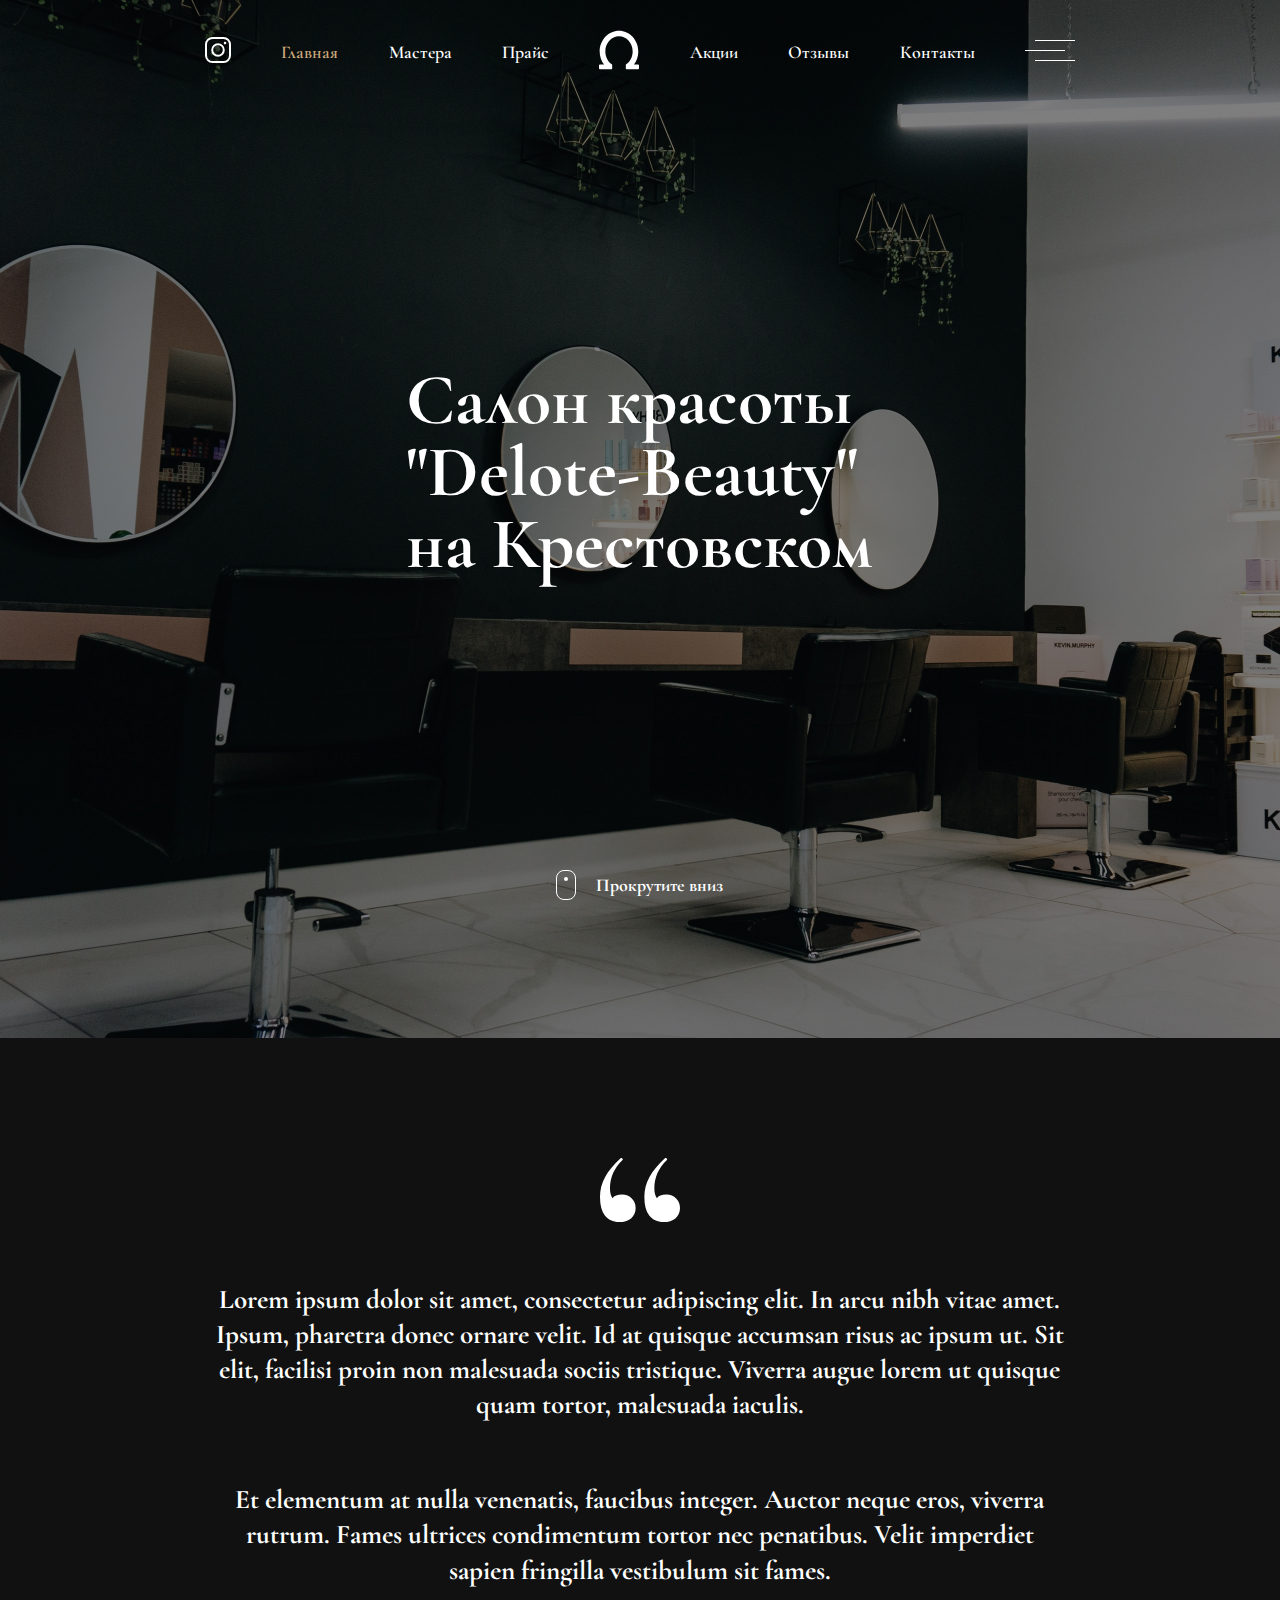
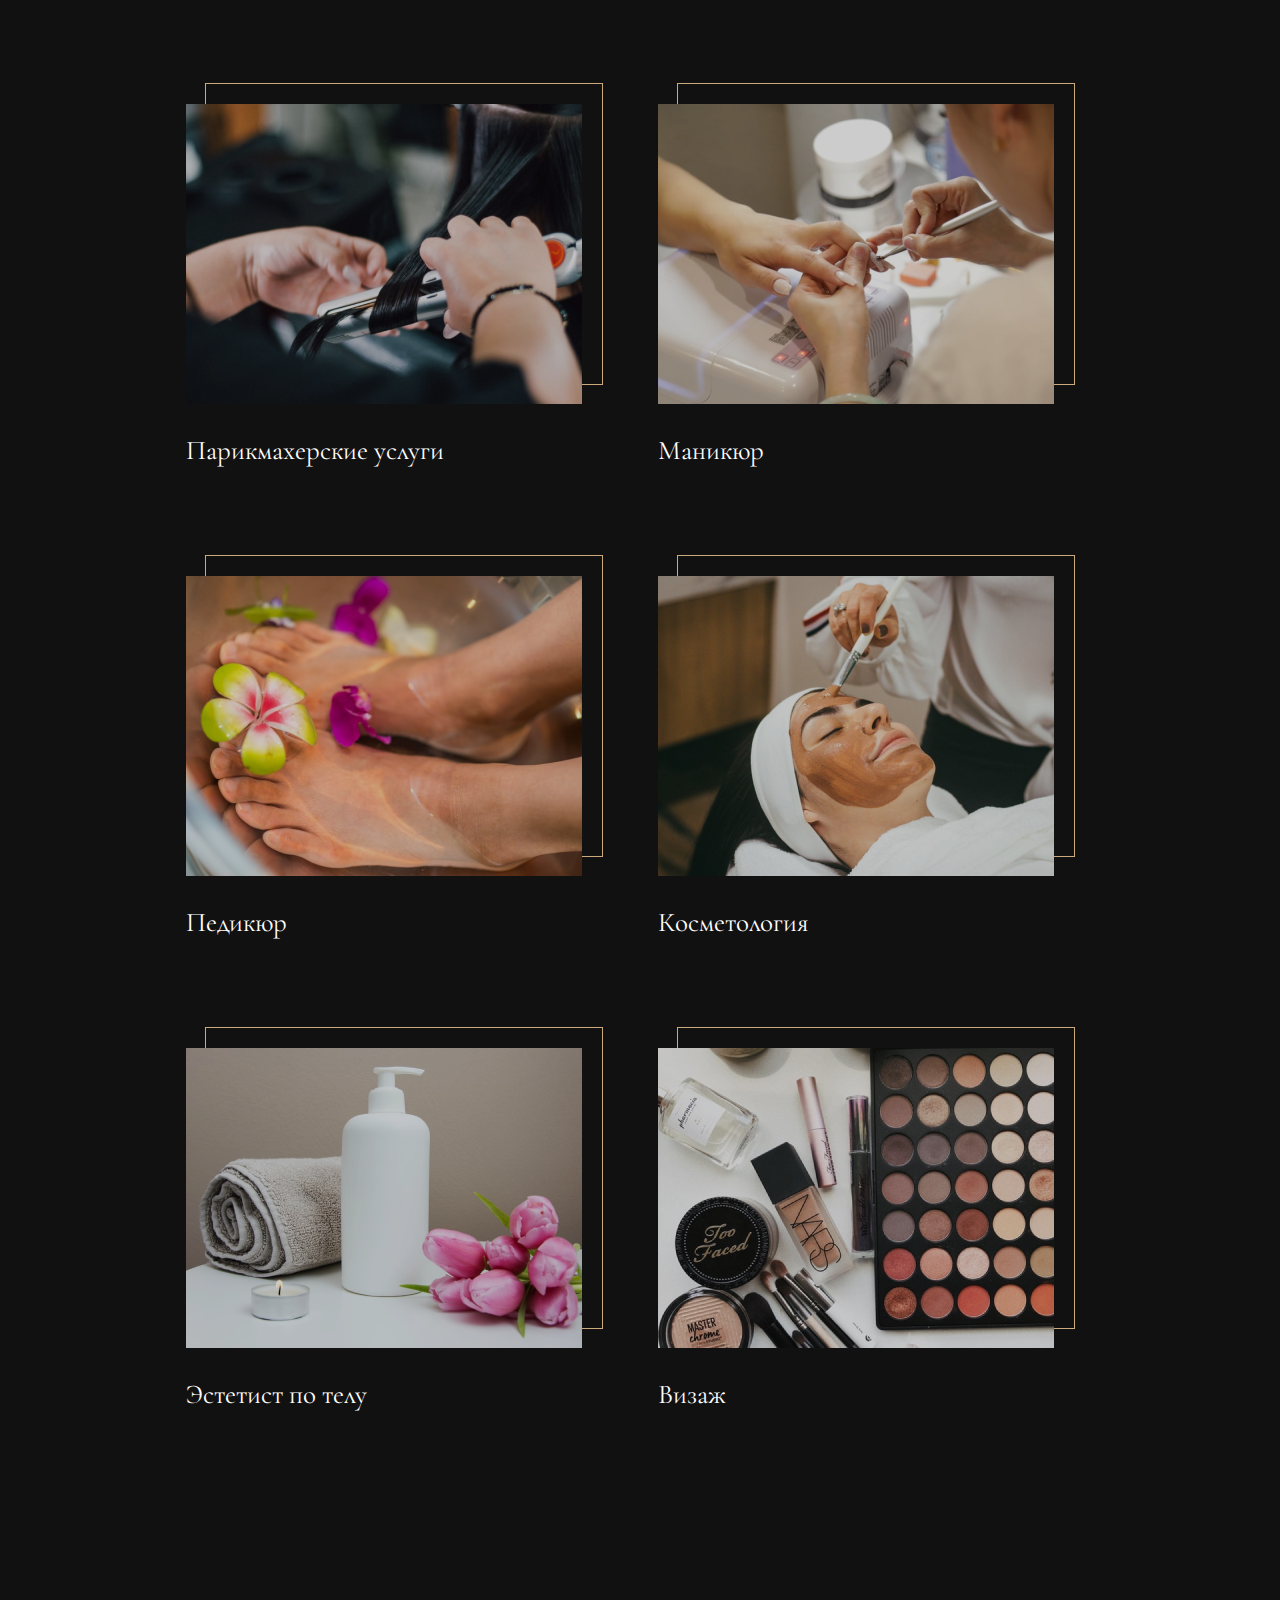
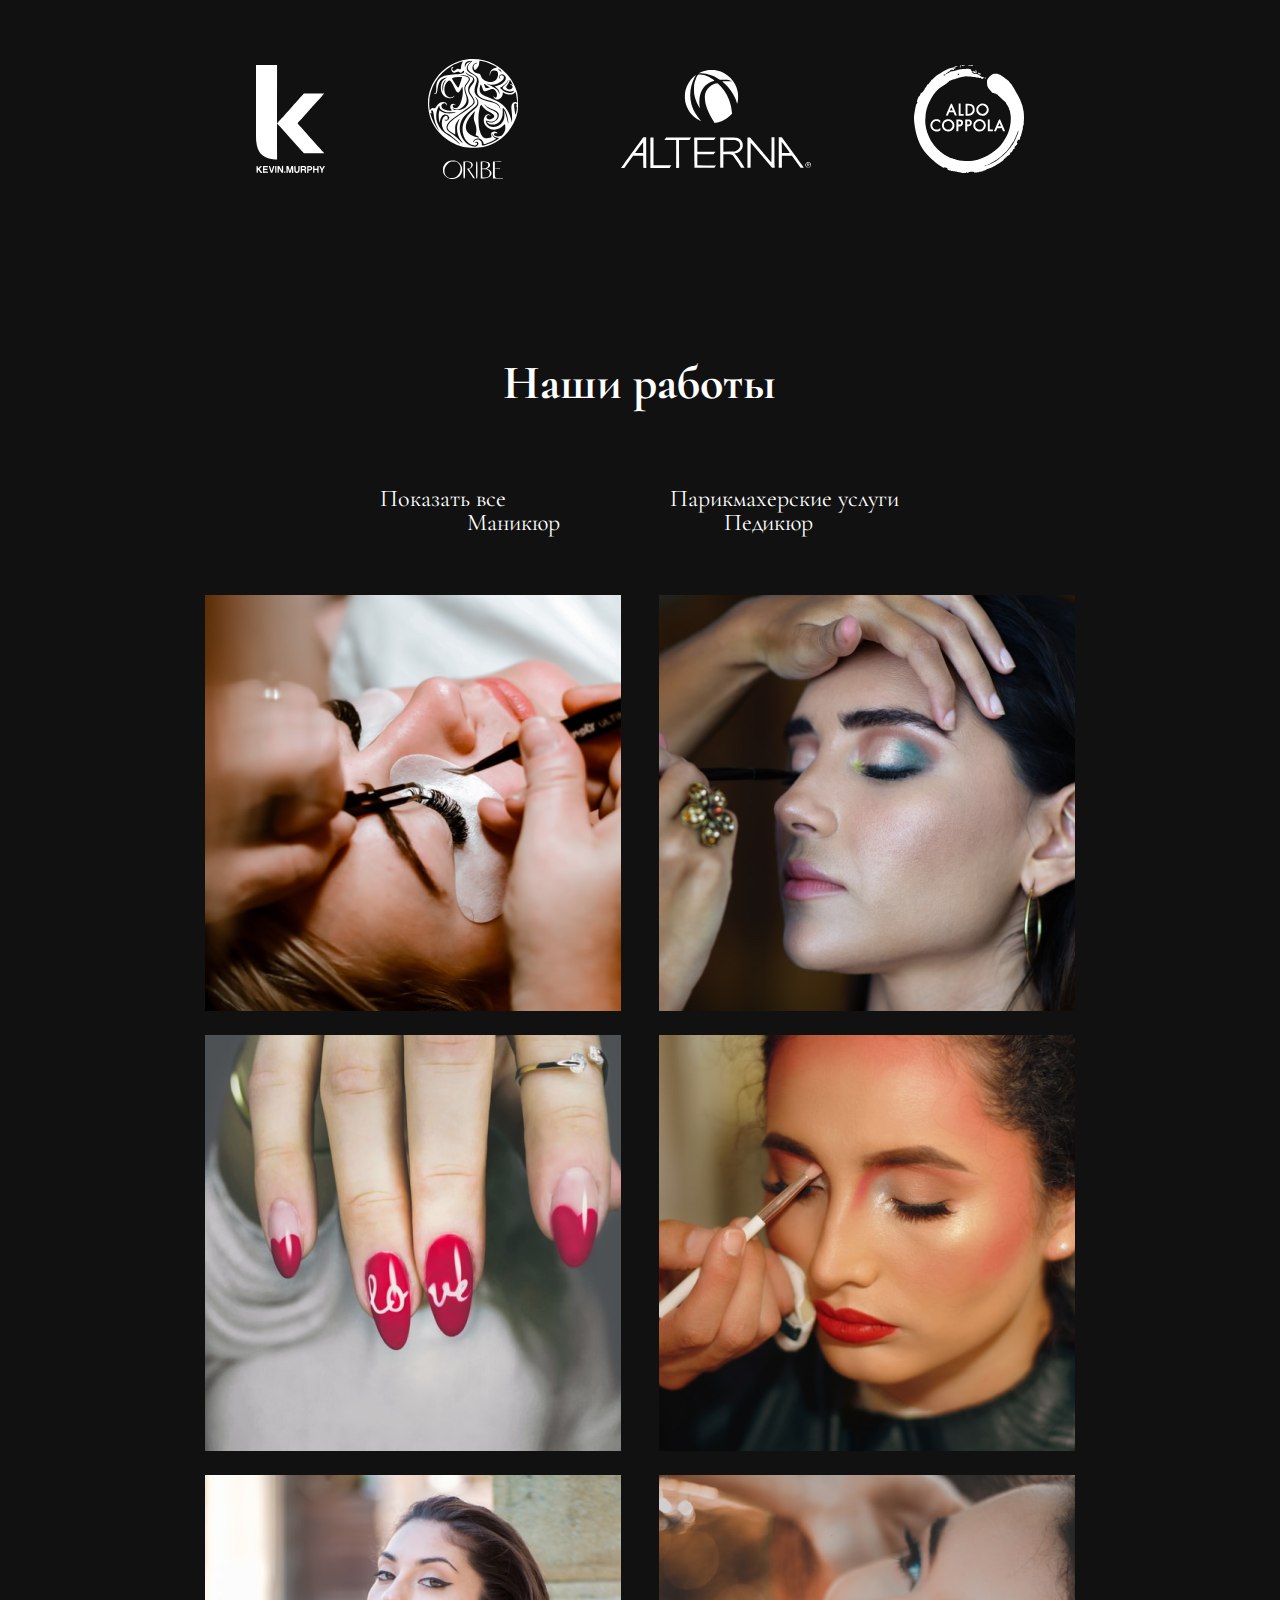
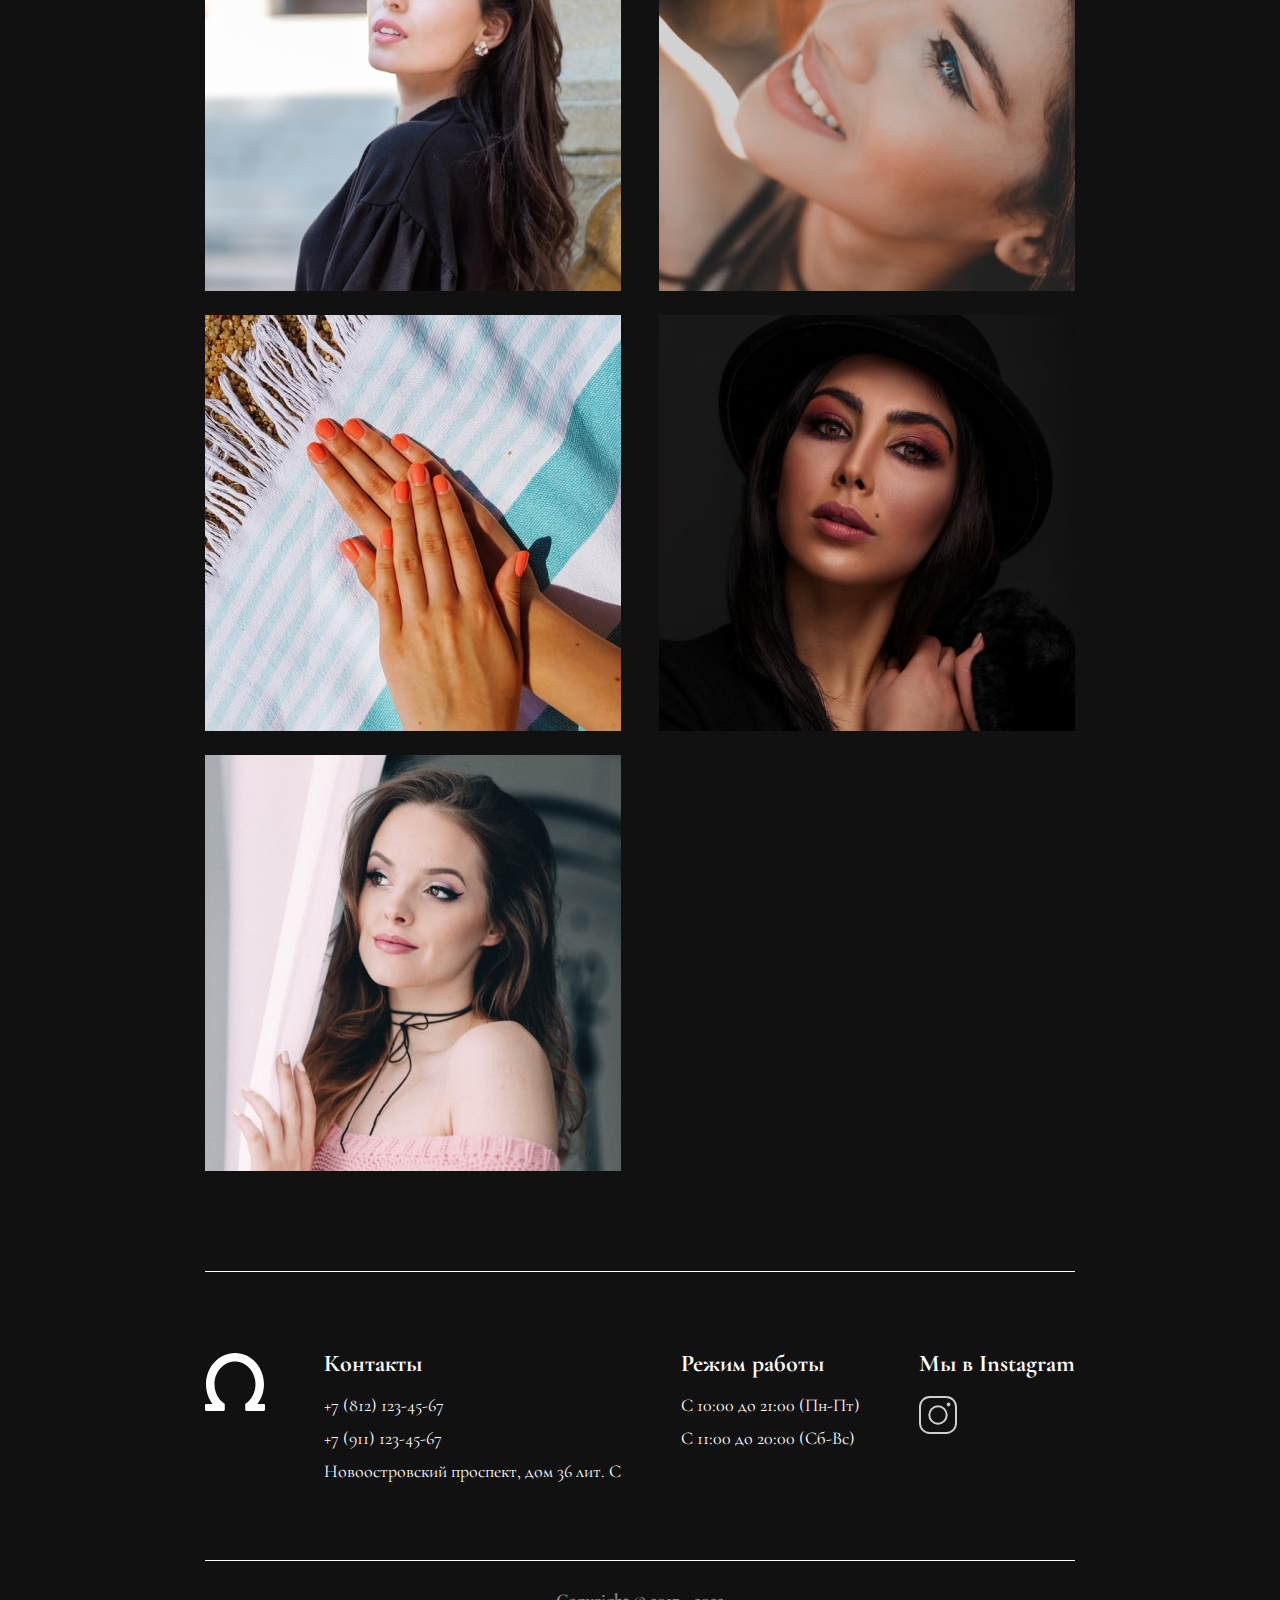
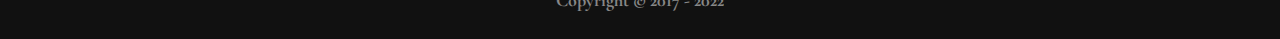
==== commit 0621ff3c: "fixed styles" ====
--- a/index.html
+++ b/index.html
@@ -16,35 +16,26 @@
   <header>
     <div class="content-wrapper">
       <nav class="menu">
-        <div class="icon">
-          <img src="assets/img/main/insta.svg">
-        </div>
-        <div class="header-list">
-          <ul>
-            <li class="active">Главная</li>
-            <li><a href="pages/team.html">Мастера</a></li>
-            <li><a href="pages/price.html">Прайс</a></li>
-          </ul>
-        </div>
-        <div>
-          <img src="assets/img/main/logo.svg">
-        </div>
-        <div class="header-list">
-          <ul>
-            <li>Акции</li>
-            <li>Отзывы</li>
-            <li><a href="pages/contacts.html">Контакты</a></li>
-          </ul>
-        </div>
-        <div>
-          <a href="#" id="link-pop-up"><img src="assets/img/main/menu.svg"></a>
+        <ul class="header-list">
+          <li><img src="assets/img/main/insta.svg" class="icon"></li>
+          <li class="active">Главная</li>
+          <li><a href="pages/team.html">Мастера</a></li>
+          <li><a href="pages/price.html">Прайс</a></li>
+          <li><img src="assets/img/main/logo.svg"></li>
+          <li><a href="#">Акции</a></li>
+          <li><a href="#">Отзывы</a></li>
+          <li><a href="pages/contacts.html">Контакты</a></li>
+          <li><img src="assets/img/main/menu.svg"></li>
+        </ul>
+        <!-- <div>
+          <a href="#" id="link-pop-up"></a>
           <div id="myModal" class="wrapper-pop-up">
-            <div id="icon-close">
-              <img src="assets/img/main/close-icon.svg" alt="">
-            </div>
+            <img src="assets/img/main/close-icon.svg" alt="" id="icon-close">
             <div class="wrapper-modal-content">
               <div class="modal-content">
-                <p>Lorem ipsum dolor sit amet, consectetur<br> adipiscing elit. Ipsum, adipiscing amet in<br> egestas sem dui, arcu faucibus scelerisque.<br> Nisl est felis id volutpat. Sed dolor<br> fermentum amet lectus nibh quis. Tortor<br> donec pellentesque leo ac placerat. Morbi.</p>
+                <p>Lorem ipsum dolor sit amet, consectetur<br> adipiscing elit. Ipsum, adipiscing amet in<br> egestas
+                  sem dui, arcu faucibus scelerisque.<br> Nisl est felis id volutpat. Sed dolor<br> fermentum amet
+                  lectus nibh quis. Tortor<br> donec pellentesque leo ac placerat. Morbi.</p>
               </div>
               <div class="contact-information modal-contact-information">
                 <h3>Контакты</h3>
@@ -59,12 +50,12 @@
               </div>
             </div>
           </div>
-        </div>
+        </div> -->
       </nav>
       <div class="line"></div>
-      <div class="header-content">
+      <p class="header-content">
         Cалон красоты <br>"Delote-Beauty"<br> на Крестовском
-      </div>
+      </p>
       <div class="scroll-down">
         <img src="assets/img/main/scroll-down.svg" alt="mouse">
         <p>Прокрутите вниз</p>
@@ -189,4 +180,5 @@
   </footer>
   <script src="./js/pop-up.js"></script>
 </body>
+
 </html>--- a/css/main.css
+++ b/css/main.css
@@ -1,76 +1,68 @@
-
-body{
+body {
   background-color: #111111;
 }
 
 header,
 footer,
-main{
+main,
+.content-section {
   width: 100%;
   display: flex;
   flex-direction: column;
   align-items: center;
 }
 
-.content-section{
-  width: 100%;
-  display: flex;
-  flex-direction: column;
-  align-items: center;
-}
-
-.content-wrapper{
+.content-wrapper {
   width: 68%;
 }
 
-header{
-  height: 1038px;
-  background: url("../assets/img/home/header.jpg") center center no-repeat;
-  background-size: cover;
+header {
+  height: auto;
+  background: transparent;
   position: relative;
 }
 
-nav{
-  padding: 30px 0px 30px 0px;
-  display: flex;
-  flex-direction: row;
-  justify-content: space-between;
+nav {
+  padding: 30px 0px;
+  width: 100%;
 }
-.header-list{
-  max-width: 456px;
+
+.header-list {
+  width: 100%;
   display: flex;
   flex-direction: row;
   align-items: center;
+  justify-content: space-between;
 }
-.header-list ul li{
-  display: inline;
-  color: white;
+
+.header-list li {
   font-size: 18px;
-  margin-right: 80px;
   font-style: normal;
   font-weight: 600;
   font-family: "CormorantGaramond";
 }
-.header-list ul li a{
+
+.header-list li a {
   text-decoration: none;
   color: white;
 }
 
-.header-list ul li:hover:not(.active), .list ul li:hover, .header-list ul li a:hover {
+.header-list li:hover:not(.active),
+.header-list li a:hover {
   color: #CDAA7D;
   text-decoration: underline;
 }
-.header-list ul li.active {
+
+.header-list li.active {
   color: #CDAA7D;
 }
-.header-list ul li:last-child, .list ul li:last-child {
-  margin-right: 0px;
-}
-.line{
+
+.line {
   border-top: 1px solid #FFFFFF;
   height: 0px;
 }
-.wrapper-pop-up{
+
+.wrapper-pop-up {
   width: 420px;
   height: 1038px;
   background-color: black;
@@ -80,13 +72,15 @@
   top: 0;
   right: 0;
 }
-#icon-close{
+
+#icon-close {
   position: absolute;
   top: 42px;
   justify-content: space-around;
   left: 82px;
 }
-.wrapper-modal-content{
+
+.wrapper-modal-content {
   height: 100%;
   display: flex;
   flex-direction: column;
@@ -94,41 +88,16 @@
   margin-left: 60px;
 
 }
-.modal-contact-information{
+
+.modal-contact-information {
   margin-top: 80px;
 }
 
-.header-content{
-  color: #FFFFFF;
-  display: flex;
-  align-items: center;
-  justify-content: center;
-  font-weight: 700;
-  font-style: normal;
-  font-family: "CormorantGaramond";
-  font-size: 72px;
-  margin: 0 auto;
-  padding: 260px 0px 290px 0px;
-}
-.scroll-down{
-  display: flex;
-  flex-direction: row;
-  align-items: center;
-  justify-content: center;
-}
-.scroll-down p{
-  color: white;
-  font-size: 18px;
-  font-weight: 700;
-  font-style: normal;
-  font-family: "CormorantGaramond";
-  padding-left: 20px;
+footer .line {
+  margin: 80px 0px 30px 0px;
 }
 
-footer .line{
-  margin: 80px 0px 30px 0px;
-}
-.copyright{
+.copyright {
   color: white;
   text-align: center;
   opacity: 0.5;
@@ -138,12 +107,14 @@
   font-family: "CormorantGaramond";
   margin-bottom: 30px;
 }
-.wrapper-contact-information{
+
+.wrapper-contact-information {
   display: flex;
   flex-direction: row;
   justify-content: space-between;
 }
-.contact-information h3{
+
+.contact-information h3 {
   margin-bottom: 20px;
   font-size: 24px;
   font-weight: 700;
@@ -151,7 +122,9 @@
   font-family: "CormorantGaramond";
   color: white;
 }
-.contact-information p, .modal-content p{
+
+.contact-information p,
+.modal-content p {
   margin-top: 15px;
   font-size: 18px;
   font-weight: 400;
--- a/css/pages/home.css
+++ b/css/pages/home.css
@@ -1,10 +1,50 @@
+header {
+  background: url("../../assets/img/home/header.jpg") center center no-repeat;
+  background-size: cover;
+}
 
-.description{
+header .content-wrapper {
+  display: flex;
+  flex-direction: column;
+  align-items: center;
+}
+
+.header-content {
+  color: #FFFFFF;
+  display: flex;
+  align-items: center;
+  justify-content: center;
+  font-weight: 700;
+  font-style: normal;
+  font-family: "CormorantGaramond";
+  font-size: 72px;
+  margin: 260px 0px 290px 0px;
+}
+
+.scroll-down {
+  display: flex;
+  flex-direction: row;
+  align-items: center;
+  justify-content: center;
+  margin-bottom: 138px;
+}
+
+.scroll-down p {
+  color: white;
+  font-size: 18px;
+  font-weight: 700;
+  font-style: normal;
+  font-family: "CormorantGaramond";
+  padding-left: 20px;
+}
+
+.description {
   padding: 120px 0px 95px 0px;
   display: flex;
   flex-direction: column;
   align-items: center;
 }
+
 .description p {
   color: white;
   font-size: 27px;
@@ -15,26 +55,30 @@
   line-height: 35.1px;
   text-align: center;
 }
-.services-img{
+
+.services-img {
   display: flex;
   flex-direction: row;
   flex-wrap: wrap;
   justify-content: space-between;
   width: 100%;
 }
-.services-img-wrapper{
+
+.services-img-wrapper {
   width: 396px;
   height: 300px;
   border: 1px solid #CDAA7D;
   margin: 0px 0px 170px 0px;
   position: relative;
 }
-.services-img-wrapper figure{
+
+.services-img-wrapper figure {
   position: absolute;
   top: 20px;
   right: 20px;
 }
-figcaption{
+
+figcaption {
   color: white;
   font-size: 27px;
   font-weight: 400;
@@ -42,14 +86,17 @@
   font-family: "CormorantGaramond";
   padding-top: 30px;
 }
-.partners .content-wrapper{
+
+.partners .content-wrapper {
   display: flex;
   justify-content: space-around;
 }
-.partners{
+
+.partners {
   padding: 160px 0px 180px 0px;
 }
-.our-works h2{
+
+.our-works h2 {
   color: white;
   font-size: 48px;
   font-weight: 700;
@@ -58,11 +105,13 @@
   text-align: center;
   margin-bottom: 80px;
 }
-.list{
+
+.list {
   text-align: center;
   margin-bottom: 80px;
 }
-.list ul li{
+
+.list ul li {
   margin: 80px;
   display: inline;
   color: white;
@@ -71,10 +120,12 @@
   font-weight: 400;
   font-family: "CormorantGaramond";
 }
-.list ul{
+
+.list ul {
   margin-bottom: 36px;
 }
-.wrapper-img-work{
+
+.wrapper-img-work {
   display: flex;
   flex-direction: row;
   justify-content: space-between;
@@ -82,6 +133,7 @@
   width: 100%;
   margin-bottom: 100px;
 }
-.wrapper-img-work img{
+
+.wrapper-img-work img {
   margin-top: 24px;
-}
+}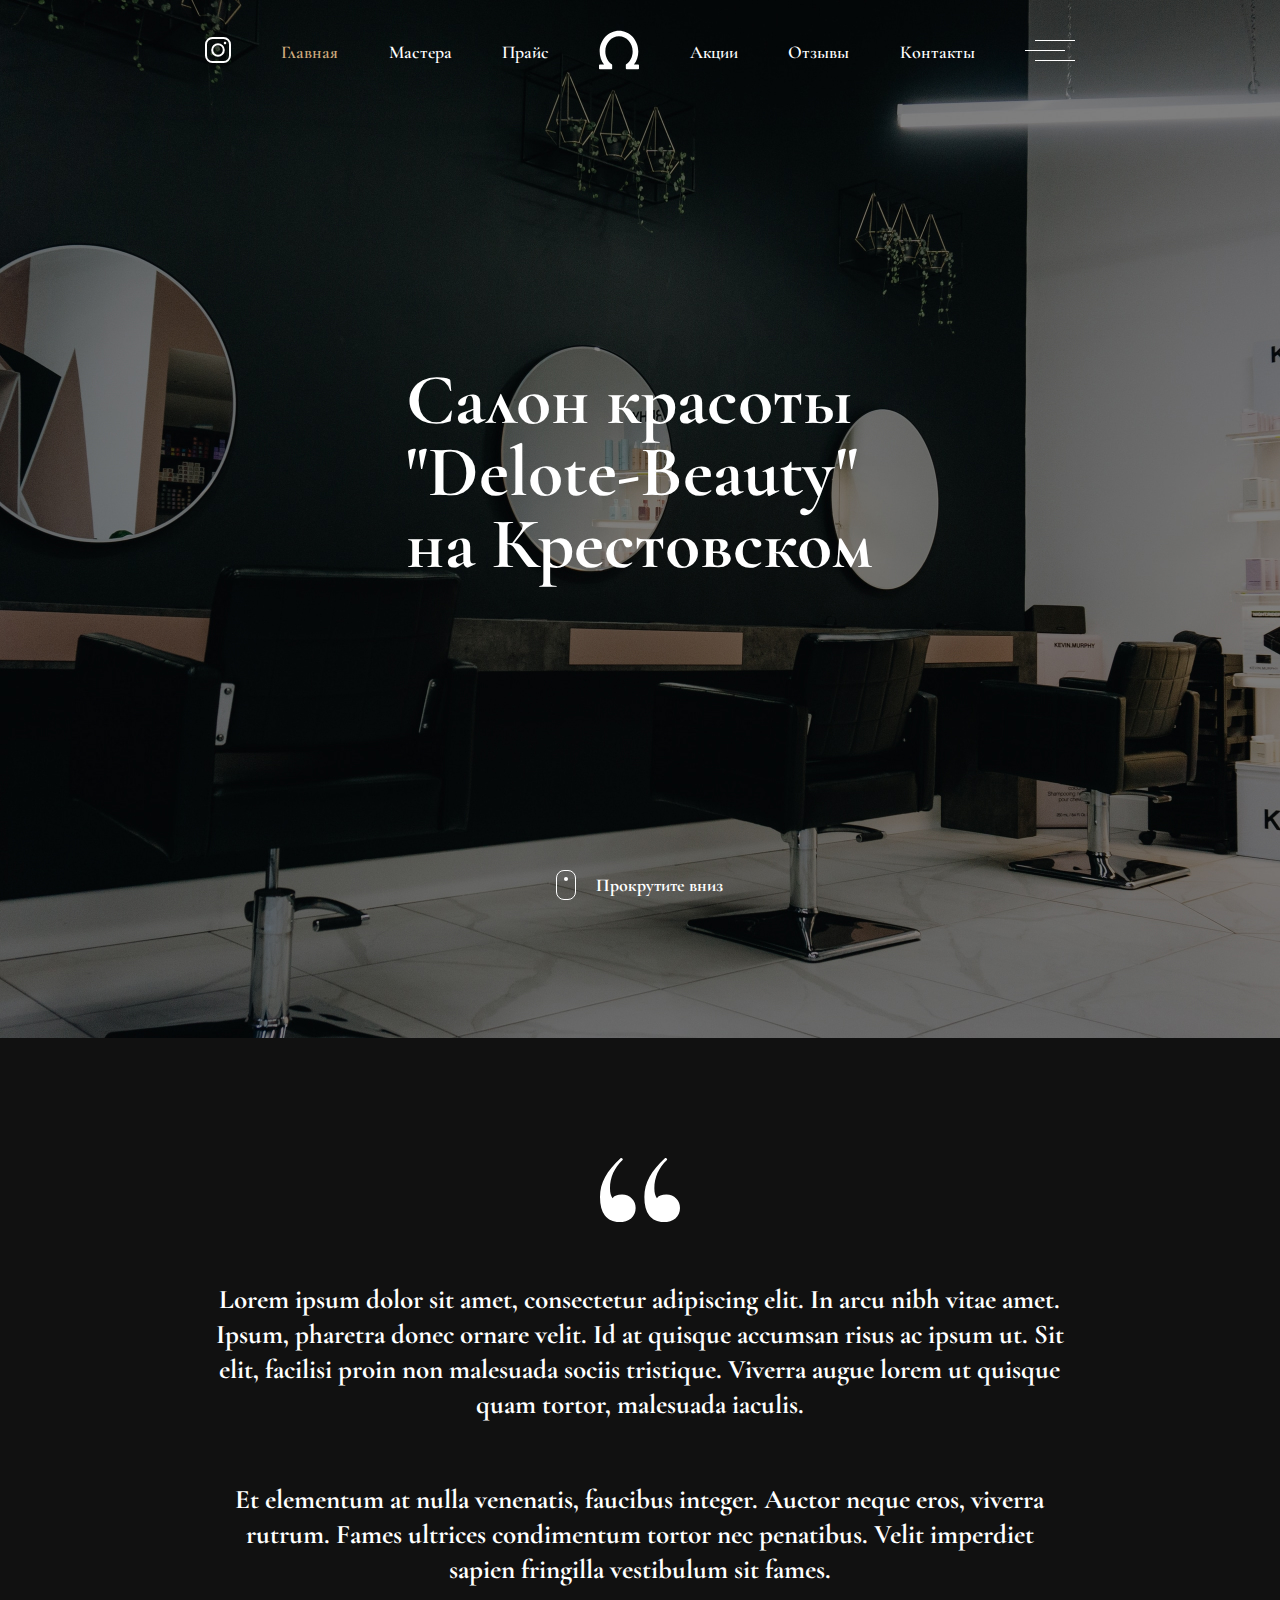
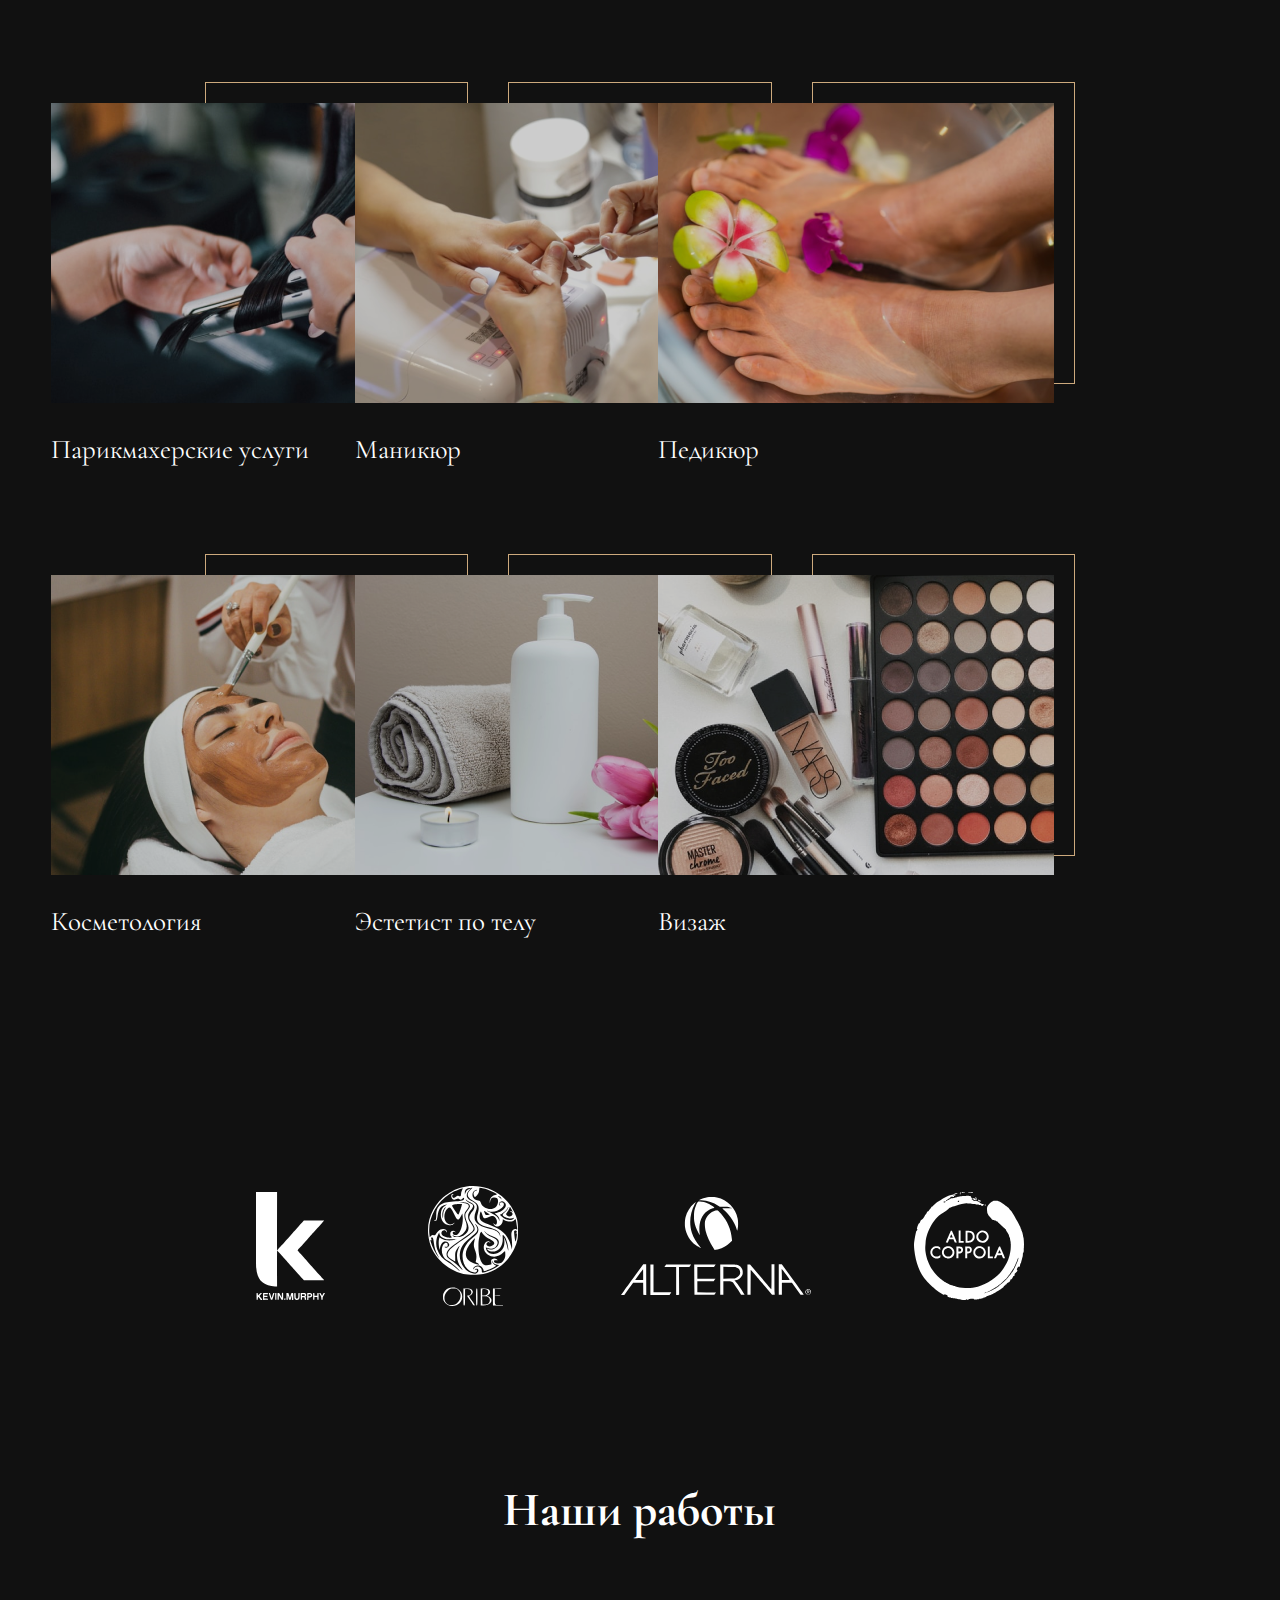
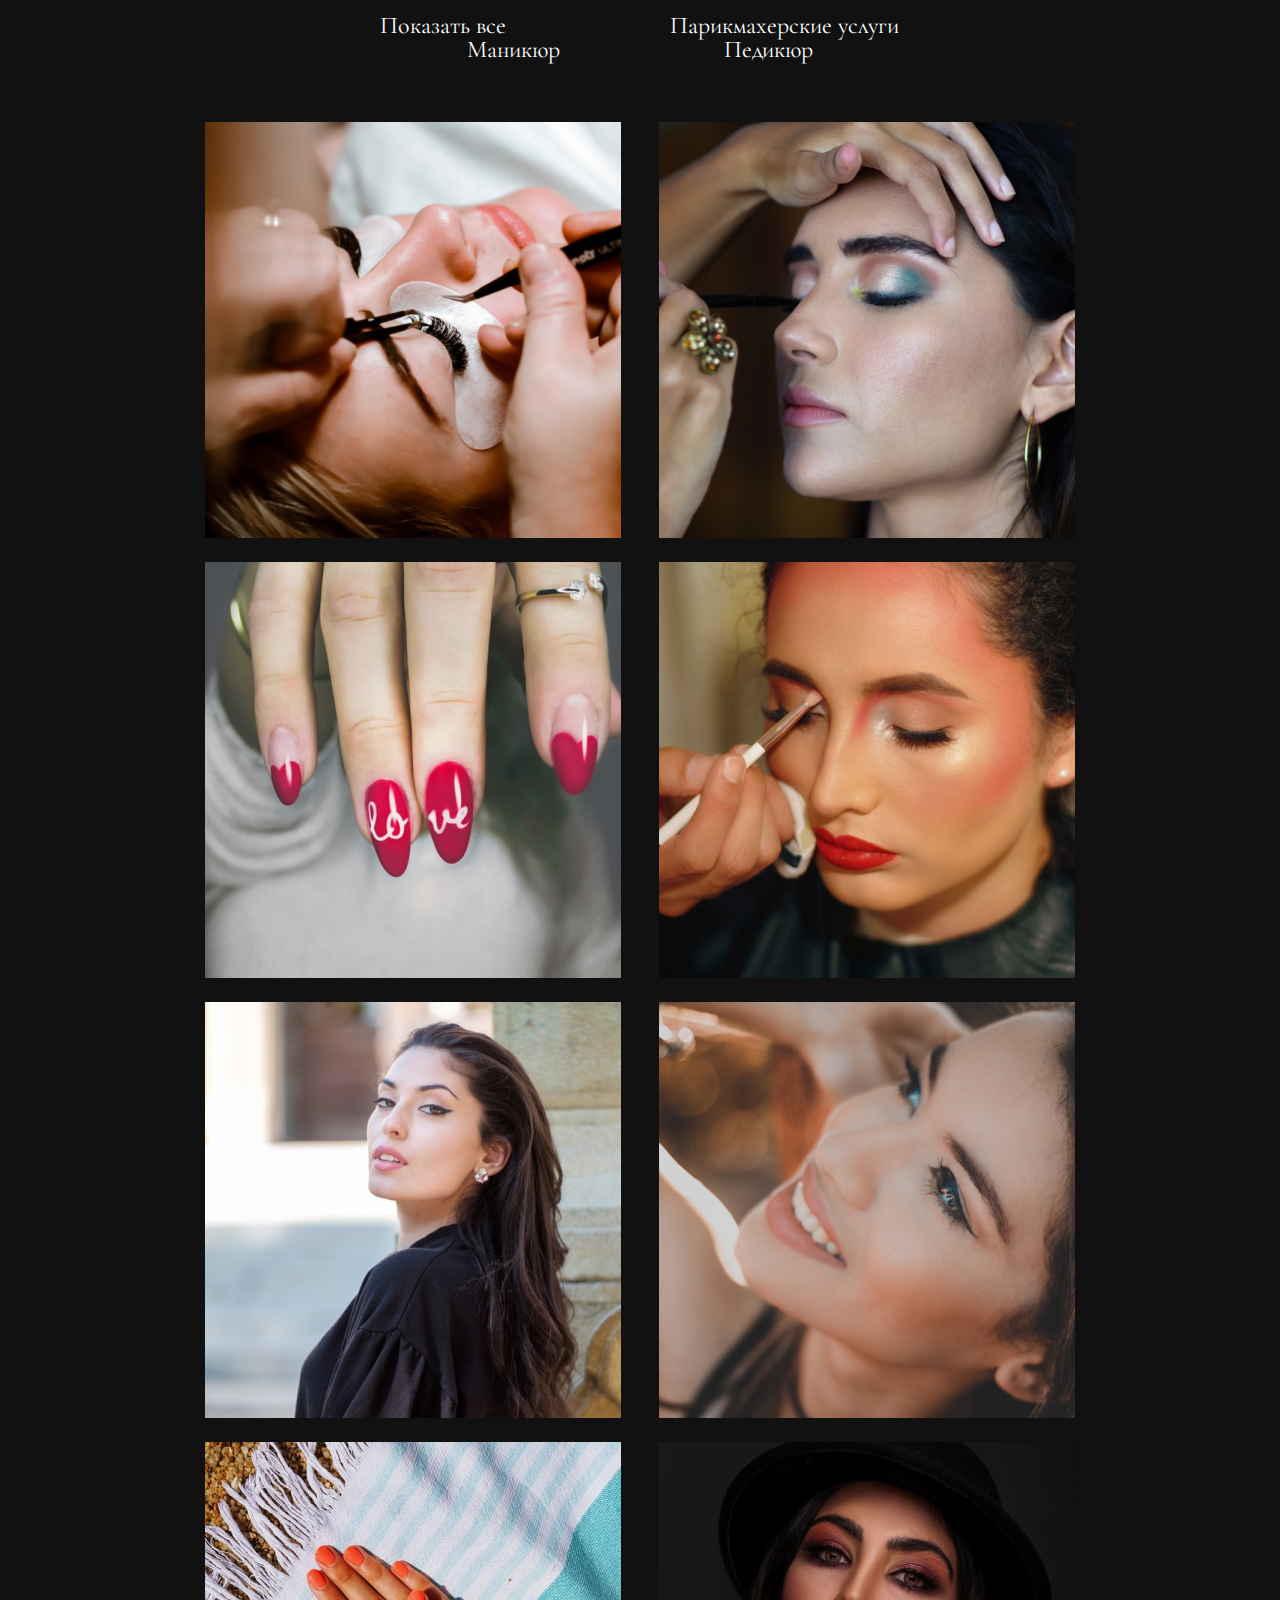
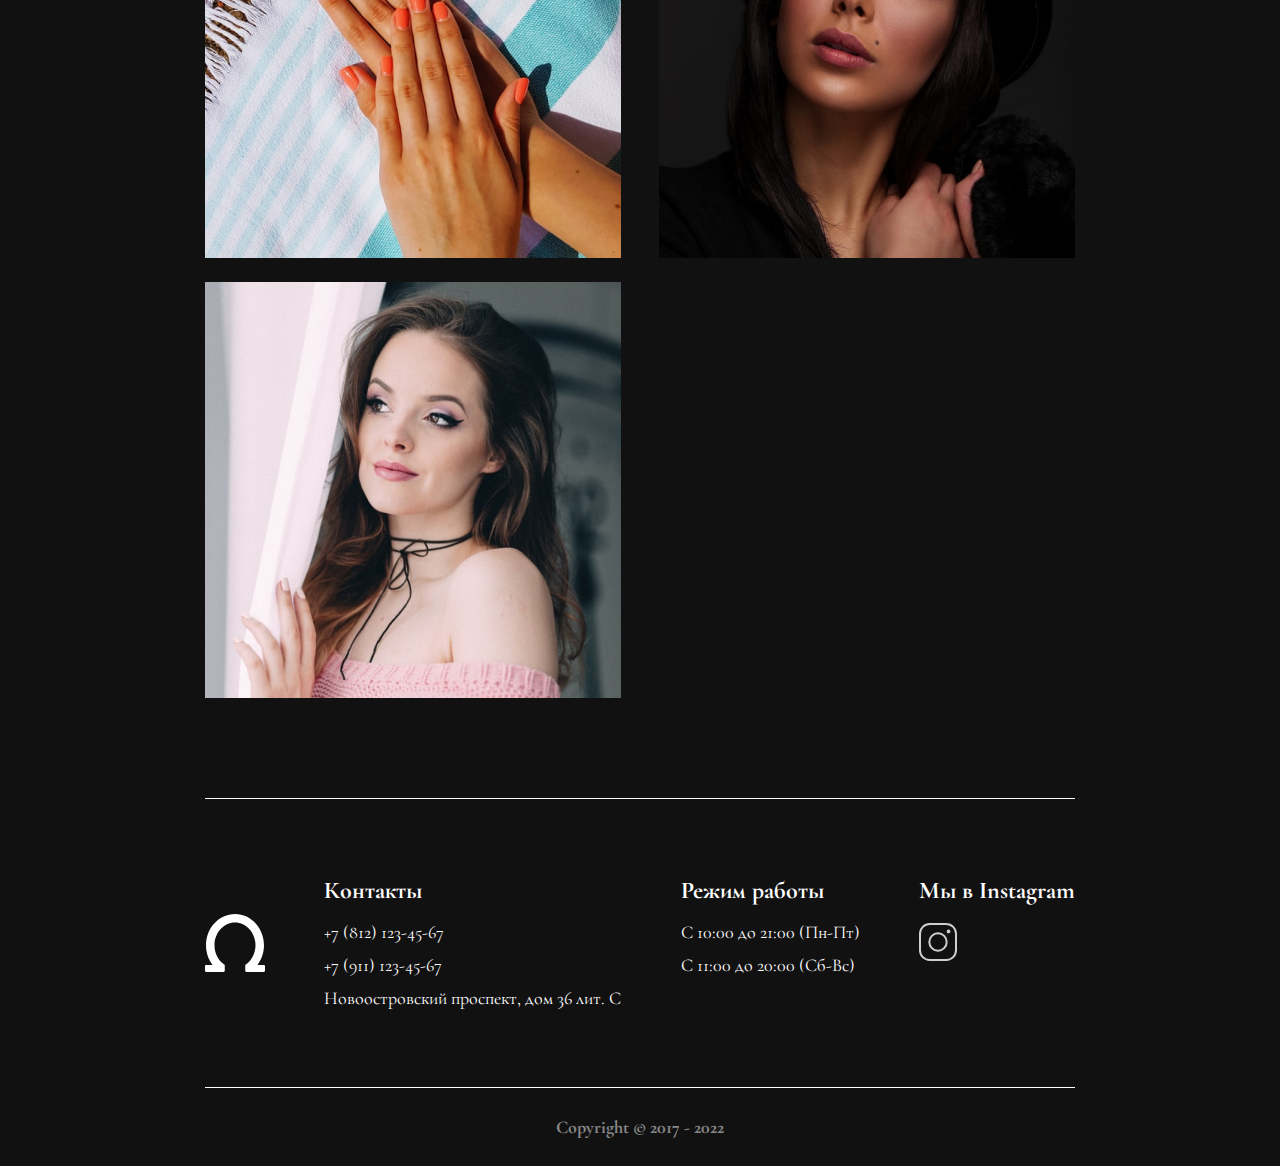
==== commit c4b33d5b: "code refactoring" ====
--- a/index.html
+++ b/index.html
@@ -27,30 +27,6 @@
           <li><a href="pages/contacts.html">Контакты</a></li>
           <li><img src="assets/img/main/menu.svg"></li>
         </ul>
-        <!-- <div>
-          <a href="#" id="link-pop-up"></a>
-          <div id="myModal" class="wrapper-pop-up">
-            <img src="assets/img/main/close-icon.svg" alt="" id="icon-close">
-            <div class="wrapper-modal-content">
-              <div class="modal-content">
-                <p>Lorem ipsum dolor sit amet, consectetur<br> adipiscing elit. Ipsum, adipiscing amet in<br> egestas
-                  sem dui, arcu faucibus scelerisque.<br> Nisl est felis id volutpat. Sed dolor<br> fermentum amet
-                  lectus nibh quis. Tortor<br> donec pellentesque leo ac placerat. Morbi.</p>
-              </div>
-              <div class="contact-information modal-contact-information">
-                <h3>Контакты</h3>
-                <p>+7 (812) 123-45-67</p>
-                <p>+7 (911) 123-45-67</p>
-                <p>Новоостровский проспект, дом 36 лит. С</p>
-              </div>
-              <div class="contact-information modal-contact-information">
-                <h3>Режим работы</h3>
-                <p>C 10:00 до 21:00 (Пн-Пт)</p>
-                <p>С 11:00 до 20:00 (Сб-Вс)</p>
-              </div>
-            </div>
-          </div>
-        </div> -->
       </nav>
       <div class="line"></div>
       <p class="header-content">
@@ -155,9 +131,7 @@
   <footer>
     <div class="content-wrapper">
       <div class="wrapper-contact-information">
-        <div>
-          <img src="assets/img/main/footer-logo.svg" alt="">
-        </div>
+        <img src="assets/img/main/footer-logo.svg" alt="">
         <div class="contact-information">
           <h3>Контакты</h3>
           <p>+7 (812) 123-45-67</p>
@@ -178,7 +152,6 @@
       <p class="copyright">Copyright © 2017 - 2022</p>
     </div>
   </footer>
-  <script src="./js/pop-up.js"></script>
 </body>
 
 </html>--- a/css/main.css
+++ b/css/main.css
@@ -40,6 +40,7 @@
   font-style: normal;
   font-weight: 600;
   font-family: "CormorantGaramond";
+  color: white;
 }
 
 .header-list li a {
@@ -60,37 +61,6 @@
 .line {
   border-top: 1px solid #FFFFFF;
   height: 0px;
-}
-
-.wrapper-pop-up {
-  width: 420px;
-  height: 1038px;
-  background-color: black;
-  display: none;
-  position: absolute;
-  overflow: hidden;
-  top: 0;
-  right: 0;
-}
-
-#icon-close {
-  position: absolute;
-  top: 42px;
-  justify-content: space-around;
-  left: 82px;
-}
-
-.wrapper-modal-content {
-  height: 100%;
-  display: flex;
-  flex-direction: column;
-  justify-content: center;
-  margin-left: 60px;
-
-}
-
-.modal-contact-information {
-  margin-top: 80px;
 }
 
 footer .line {
--- a/css/pages/home.css
+++ b/css/pages/home.css
@@ -52,7 +52,7 @@
   font-style: normal;
   font-family: "CormorantGaramond";
   margin-top: 60px;
-  line-height: 35.1px;
+  line-height: 35px;
   text-align: center;
 }
 
@@ -65,7 +65,7 @@
 }
 
 .services-img-wrapper {
-  width: 396px;
+  width: 30%;
   height: 300px;
   border: 1px solid #CDAA7D;
   margin: 0px 0px 170px 0px;
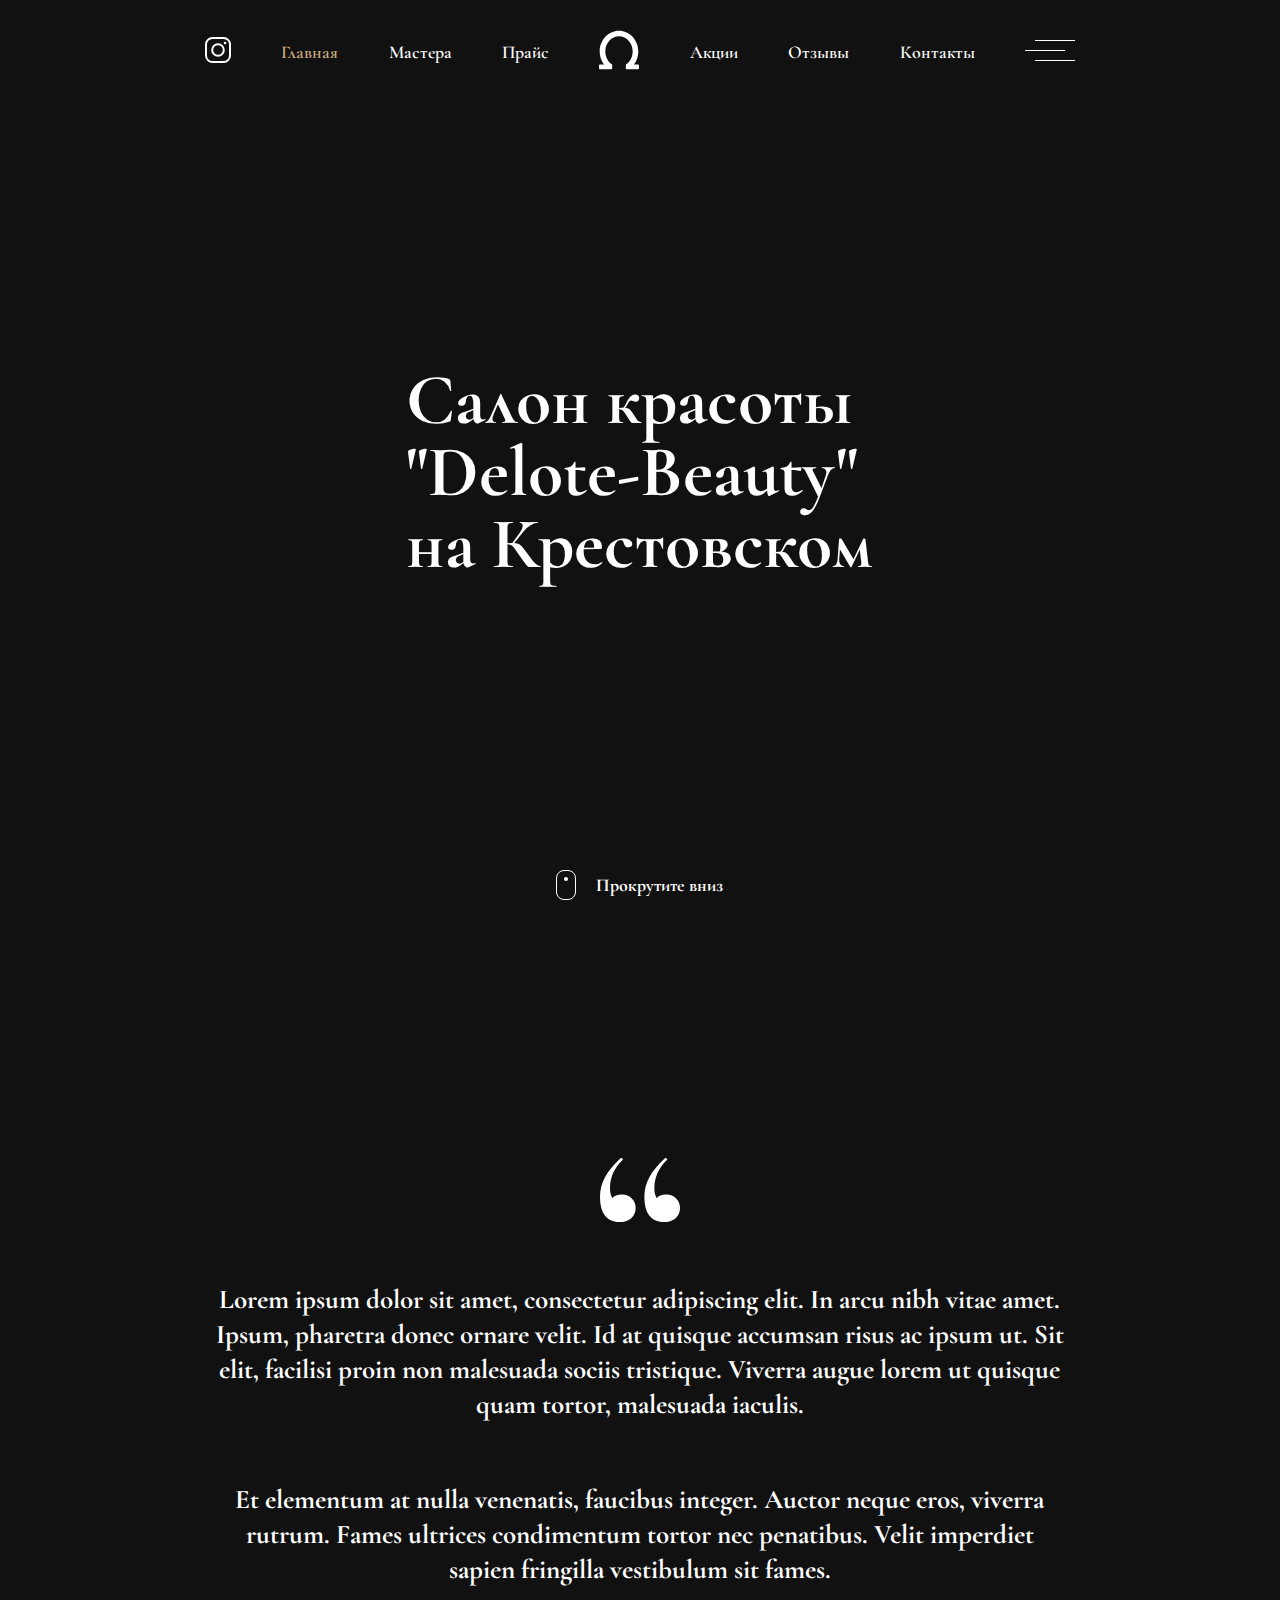
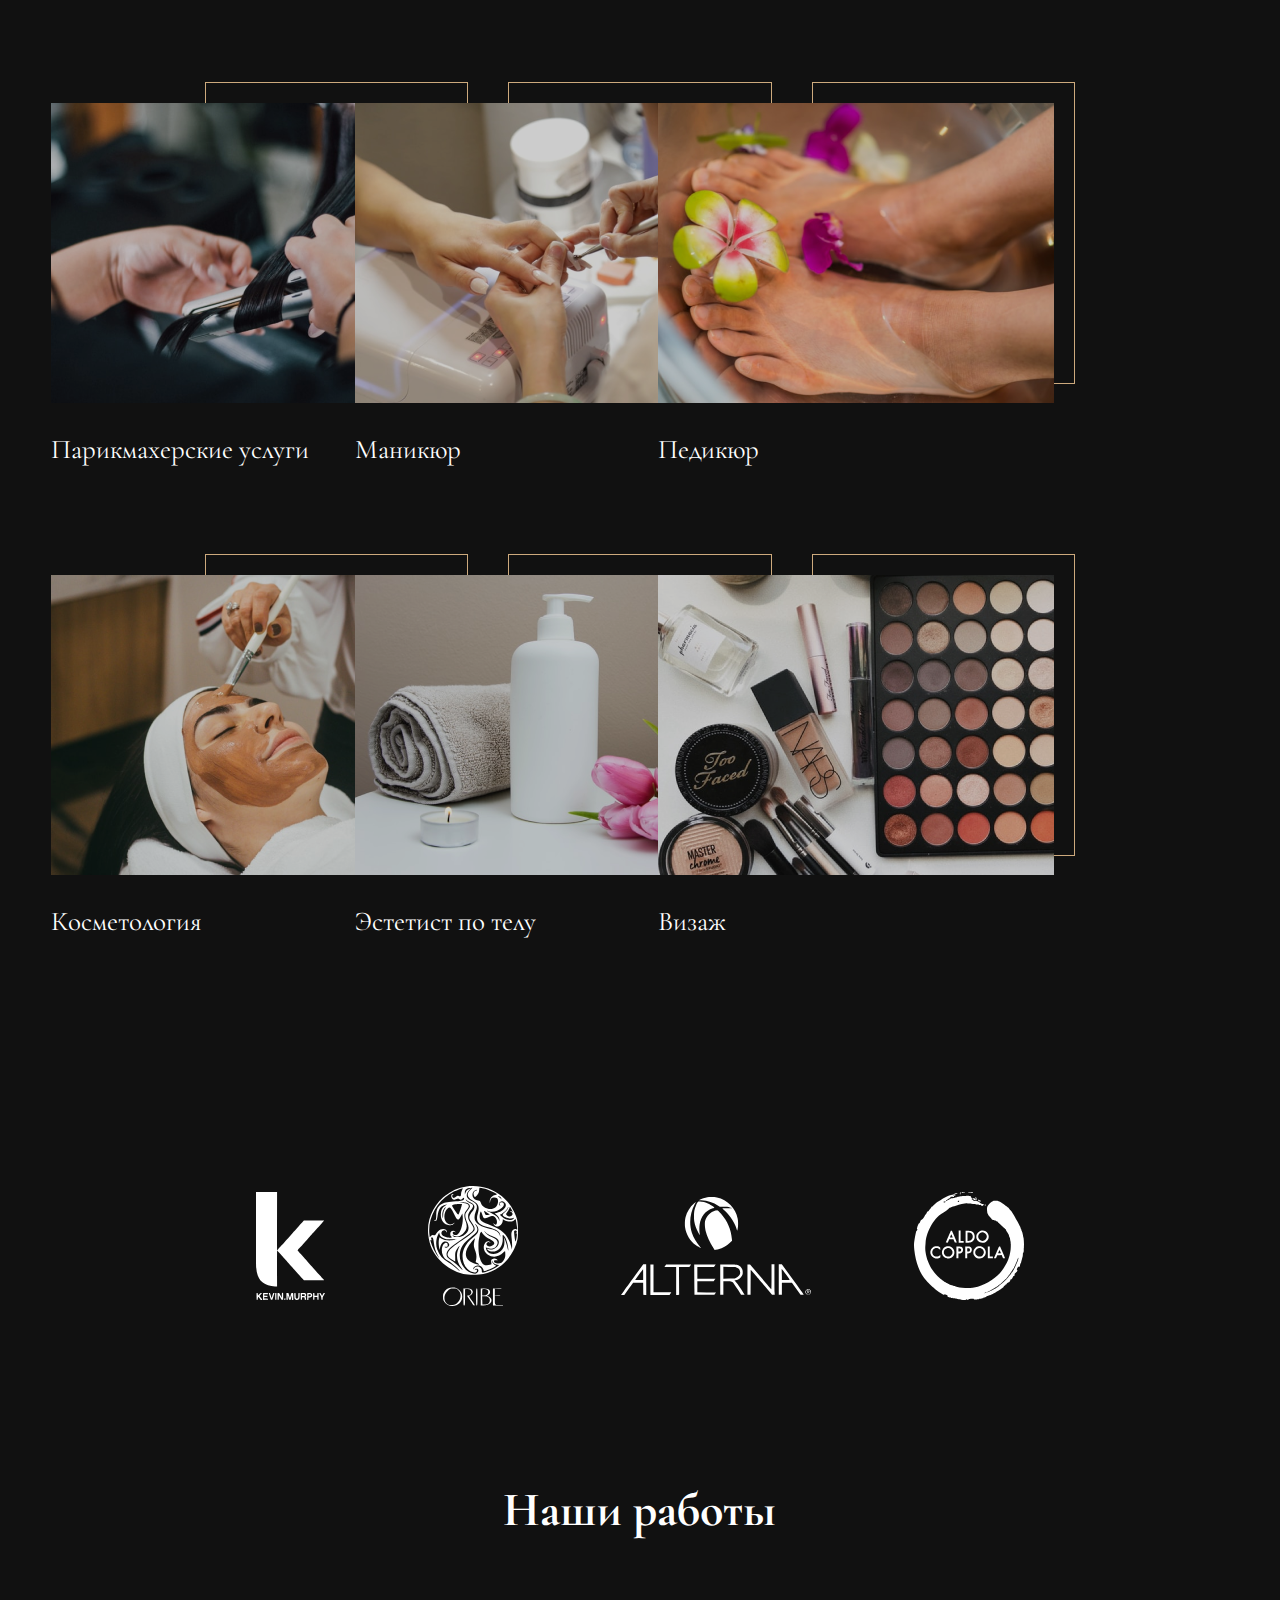
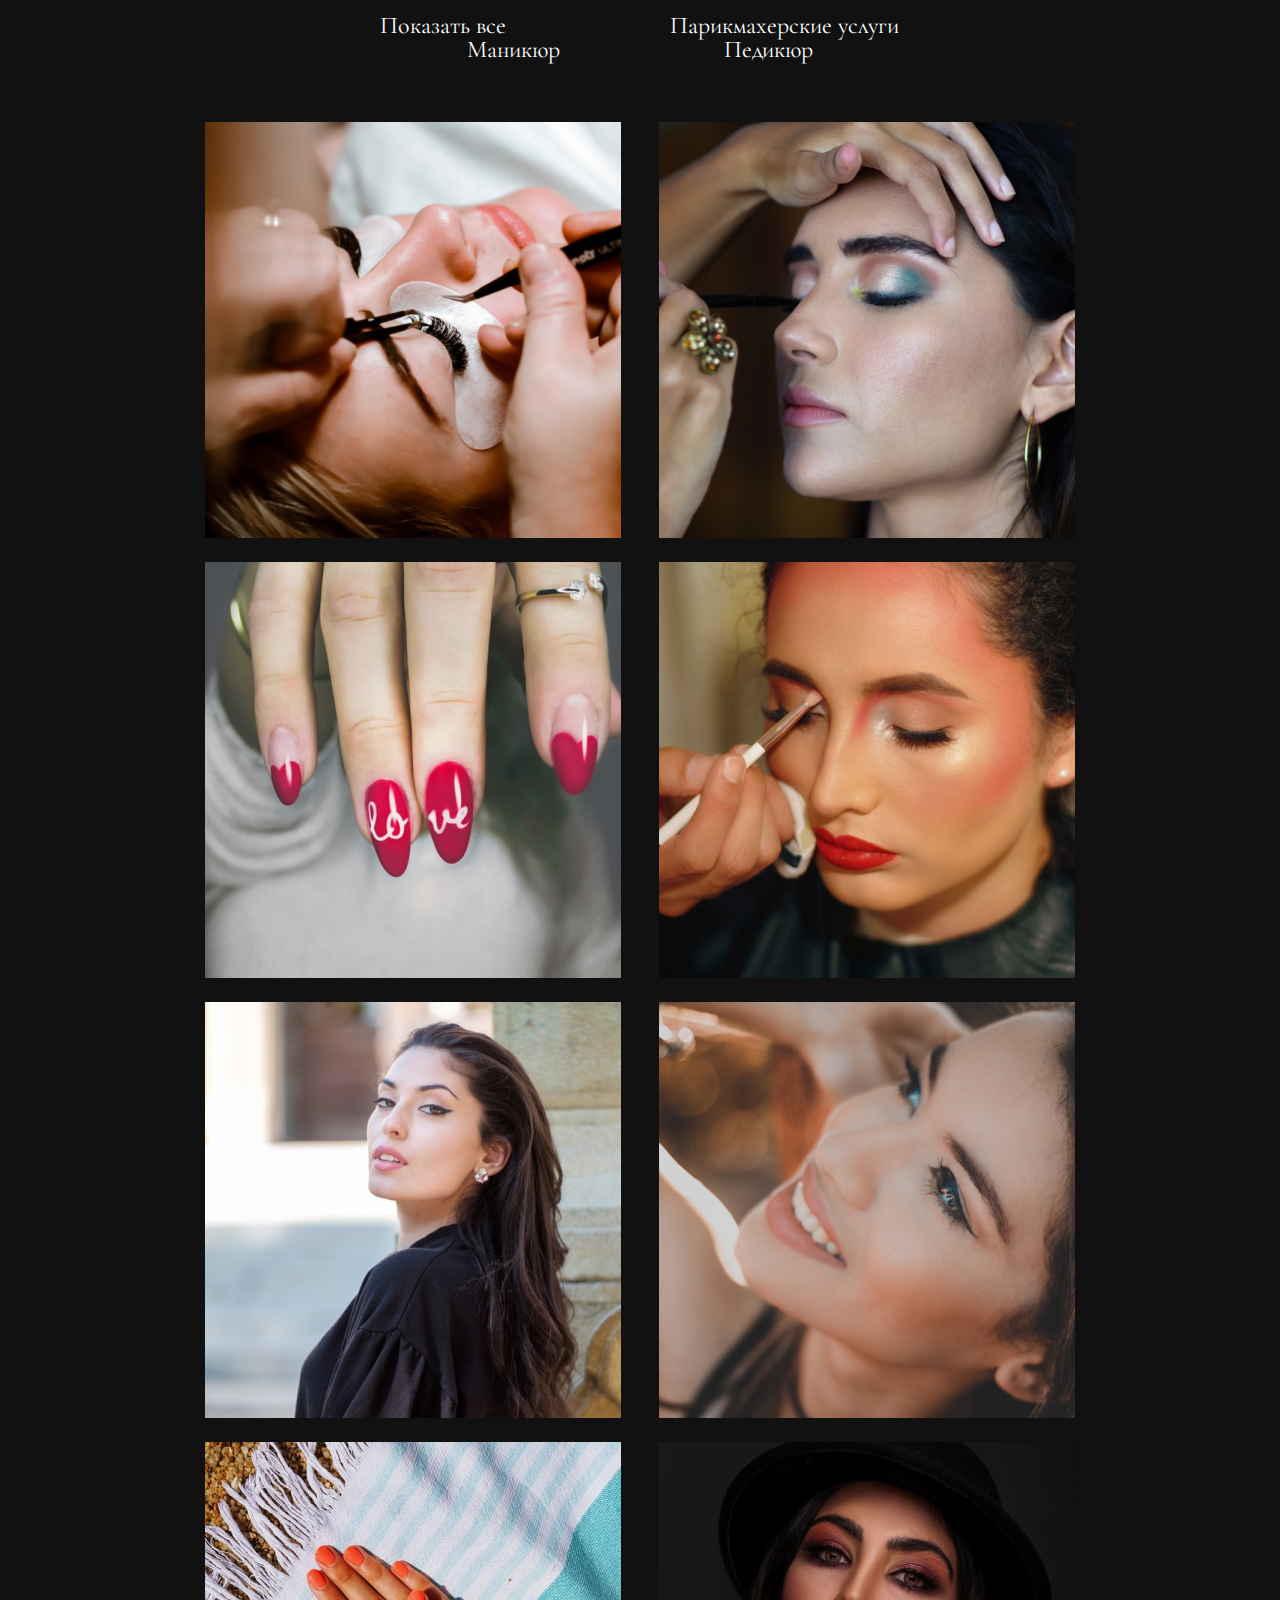
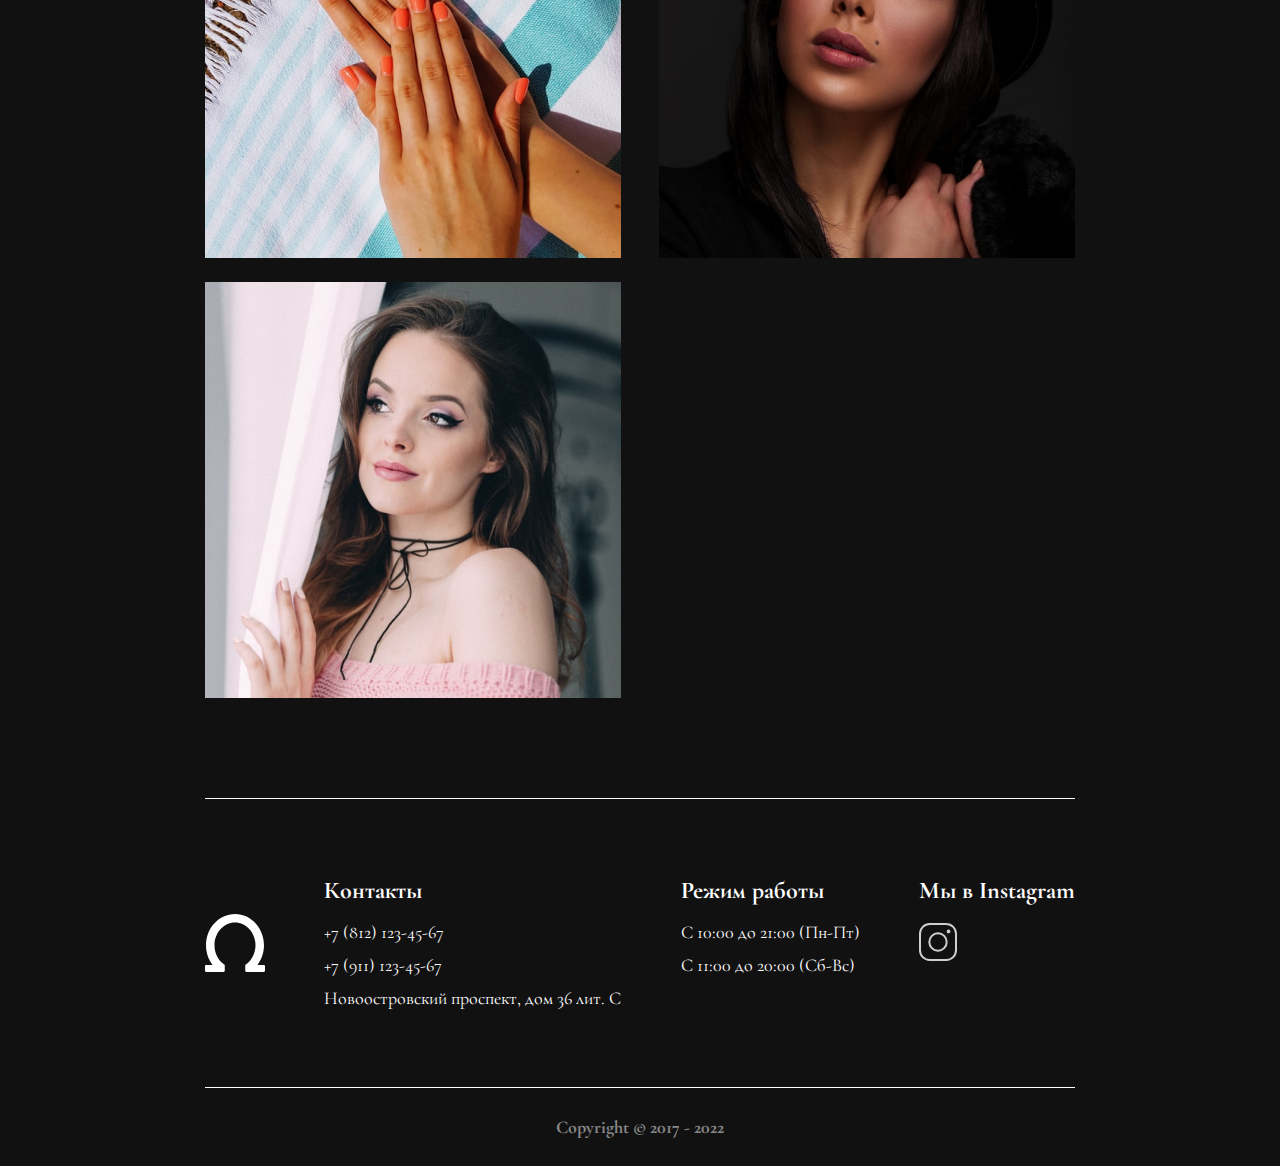
==== commit 5137dfef: "start adaptive layout" ====
--- a/index.html
+++ b/index.html
@@ -8,8 +8,8 @@
   <title>Delote-Beauty</title>
   <link rel="stylesheet" href="./css/fonts.css">
   <link rel="stylesheet" href="./css/reset.css">
-  <link rel="stylesheet" href="./css/main.css">
-  <link rel="stylesheet" href="./css/pages/home.css">
+  <link rel="stylesheet" href="./css/main/main.css">
+  <link rel="stylesheet" href="./css/pages/home/home.css">
 </head>
 
 <body>
--- a/css/main/main.css
+++ b/css/main/main.css
@@ -0,0 +1,104 @@
+body {
+  background-color: #111111;
+}
+
+header,
+footer,
+main,
+.content-section {
+  width: 100%;
+  display: flex;
+  flex-direction: column;
+  align-items: center;
+}
+
+.content-wrapper {
+  width: 68%;
+}
+
+header {
+  height: auto;
+  background: transparent;
+  position: relative;
+}
+
+nav {
+  padding: 30px 0px;
+  width: 100%;
+}
+
+.header-list {
+  width: 100%;
+  display: flex;
+  flex-direction: row;
+  align-items: center;
+  justify-content: space-between;
+}
+
+.header-list li {
+  font-size: 18px;
+  font-style: normal;
+  font-weight: 600;
+  font-family: "CormorantGaramond";
+  color: white;
+}
+
+.header-list li a {
+  text-decoration: none;
+  color: white;
+}
+
+.header-list li:hover:not(.active),
+.header-list li a:hover {
+  color: #CDAA7D;
+  text-decoration: underline;
+}
+
+.header-list li.active {
+  color: #CDAA7D;
+}
+
+.line {
+  border-top: 1px solid #FFFFFF;
+  height: 0px;
+}
+
+footer .line {
+  margin: 80px 0px 30px 0px;
+}
+
+.copyright {
+  color: white;
+  text-align: center;
+  opacity: 0.5;
+  font-size: 18px;
+  font-weight: 700;
+  font-style: normal;
+  font-family: "CormorantGaramond";
+  margin-bottom: 30px;
+}
+
+.wrapper-contact-information {
+  display: flex;
+  flex-direction: row;
+  justify-content: space-between;
+}
+
+.contact-information h3 {
+  margin-bottom: 20px;
+  font-size: 24px;
+  font-weight: 700;
+  font-style: normal;
+  font-family: "CormorantGaramond";
+  color: white;
+}
+
+.contact-information p,
+.modal-content p {
+  margin-top: 15px;
+  font-size: 18px;
+  font-weight: 400;
+  font-style: normal;
+  font-family: "CormorantGaramond";
+  color: white;
+}--- a/css/pages/home/home.css
+++ b/css/pages/home/home.css
@@ -0,0 +1,146 @@
+@import url("home-320.css");
+@import url("home-480.css");
+@import url("home-768.css");
+@import url("home-1024.css");
+@import url("home-1440.css");
+@import url("home-1920.css");
+
+header {
+  background: url("../../assets/img/home/header.jpg") center center no-repeat;
+  background-size: cover;
+}
+
+header .content-wrapper {
+  display: flex;
+  flex-direction: column;
+  align-items: center;
+}
+
+.header-content {
+  color: #FFFFFF;
+  display: flex;
+  align-items: center;
+  justify-content: center;
+  font-weight: 700;
+  font-style: normal;
+  font-family: "CormorantGaramond";
+  font-size: 72px;
+  margin: 260px 0px 290px 0px;
+}
+
+.scroll-down {
+  display: flex;
+  flex-direction: row;
+  align-items: center;
+  justify-content: center;
+  margin-bottom: 138px;
+}
+
+.scroll-down p {
+  color: white;
+  font-size: 18px;
+  font-weight: 700;
+  font-style: normal;
+  font-family: "CormorantGaramond";
+  padding-left: 20px;
+}
+
+.description {
+  padding: 120px 0px 95px 0px;
+  display: flex;
+  flex-direction: column;
+  align-items: center;
+}
+
+.description p {
+  color: white;
+  font-size: 27px;
+  font-weight: 700;
+  font-style: normal;
+  font-family: "CormorantGaramond";
+  margin-top: 60px;
+  line-height: 35px;
+  text-align: center;
+}
+
+.services-img {
+  display: flex;
+  flex-direction: row;
+  flex-wrap: wrap;
+  justify-content: space-between;
+  width: 100%;
+}
+
+.services-img-wrapper {
+  width: 30%;
+  height: 300px;
+  border: 1px solid #CDAA7D;
+  margin: 0px 0px 170px 0px;
+  position: relative;
+}
+
+.services-img-wrapper figure {
+  position: absolute;
+  top: 20px;
+  right: 20px;
+}
+
+figcaption {
+  color: white;
+  font-size: 27px;
+  font-weight: 400;
+  font-style: normal;
+  font-family: "CormorantGaramond";
+  padding-top: 30px;
+}
+
+.partners .content-wrapper {
+  display: flex;
+  justify-content: space-around;
+}
+
+.partners {
+  padding: 160px 0px 180px 0px;
+}
+
+.our-works h2 {
+  color: white;
+  font-size: 48px;
+  font-weight: 700;
+  font-style: normal;
+  font-family: "CormorantGaramond";
+  text-align: center;
+  margin-bottom: 80px;
+}
+
+.list {
+  text-align: center;
+  margin-bottom: 80px;
+}
+
+.list ul li {
+  margin: 80px;
+  display: inline;
+  color: white;
+  font-size: 24px;
+  font-style: normal;
+  font-weight: 400;
+  font-family: "CormorantGaramond";
+}
+
+.list ul {
+  margin-bottom: 36px;
+}
+
+.wrapper-img-work {
+  display: flex;
+  flex-direction: row;
+  justify-content: space-between;
+  flex-wrap: wrap;
+  width: 100%;
+  margin-bottom: 100px;
+}
+
+.wrapper-img-work img {
+  margin-top: 24px;
+}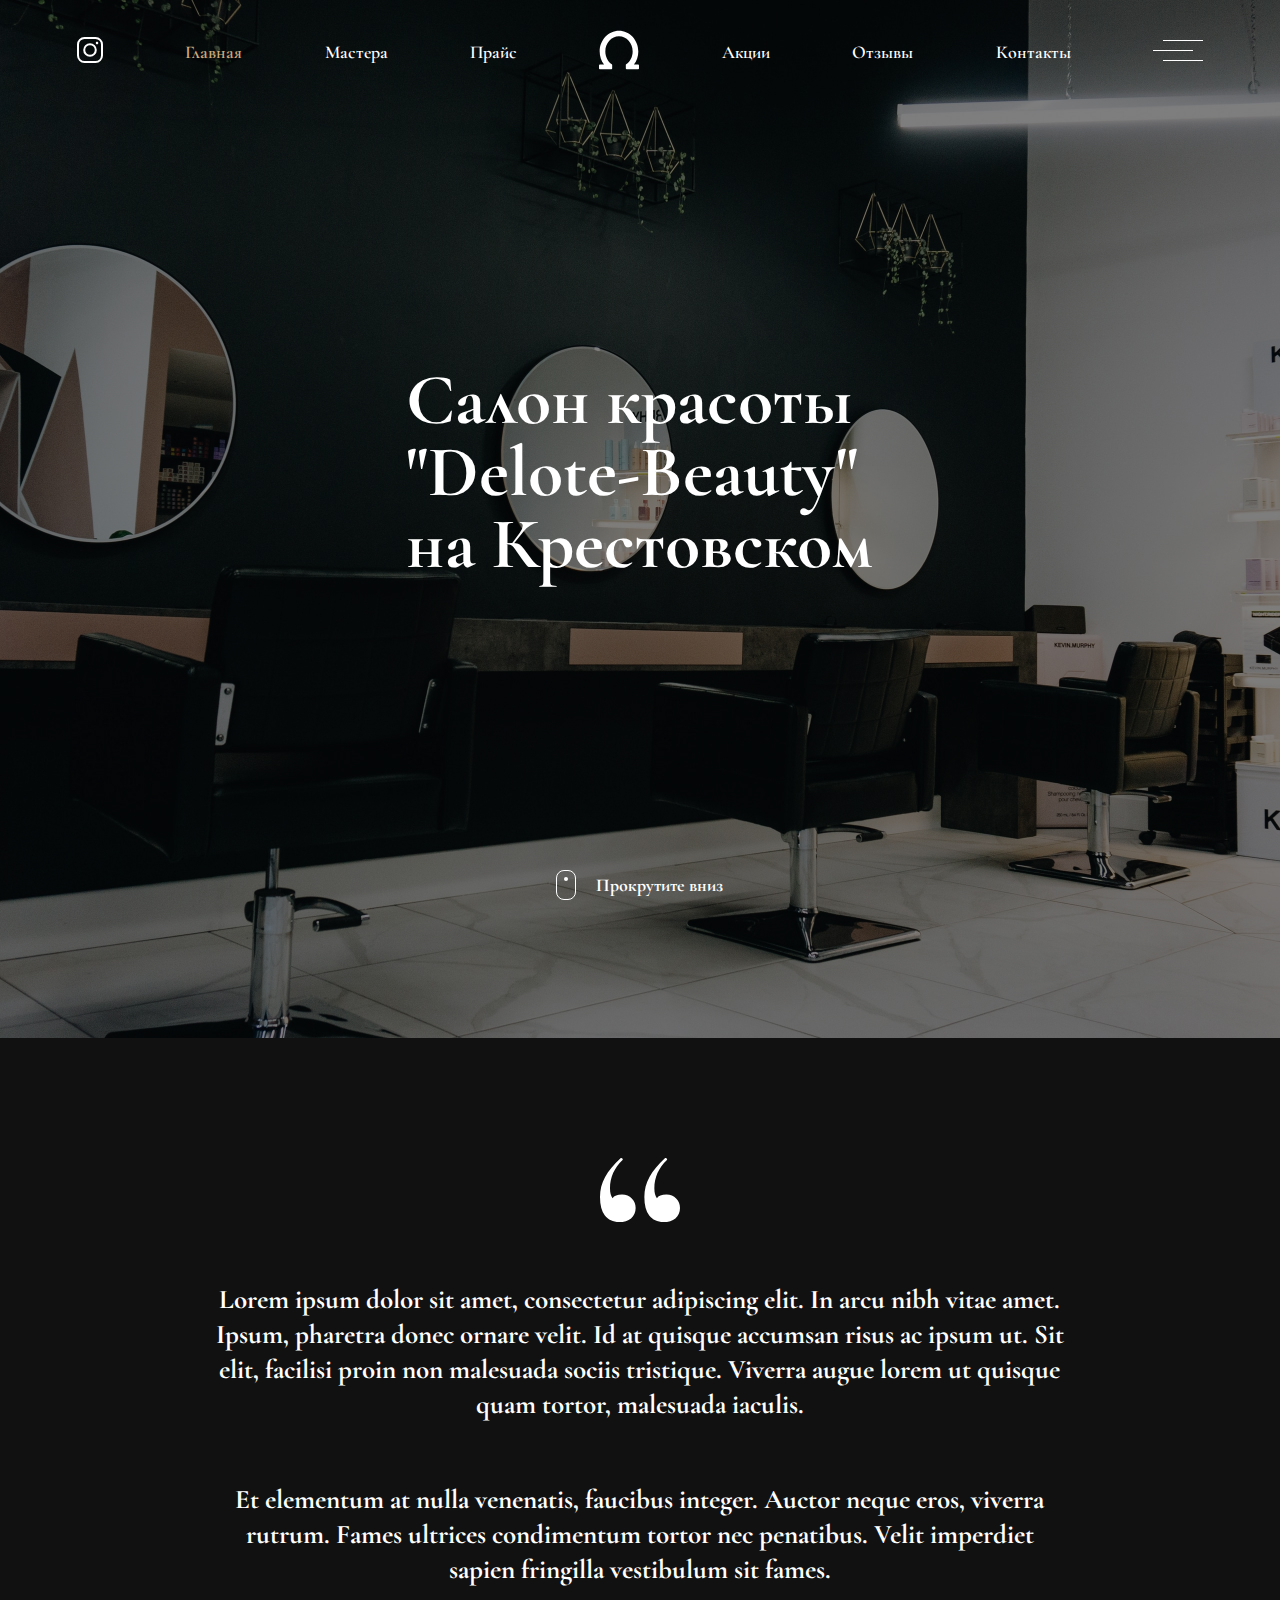
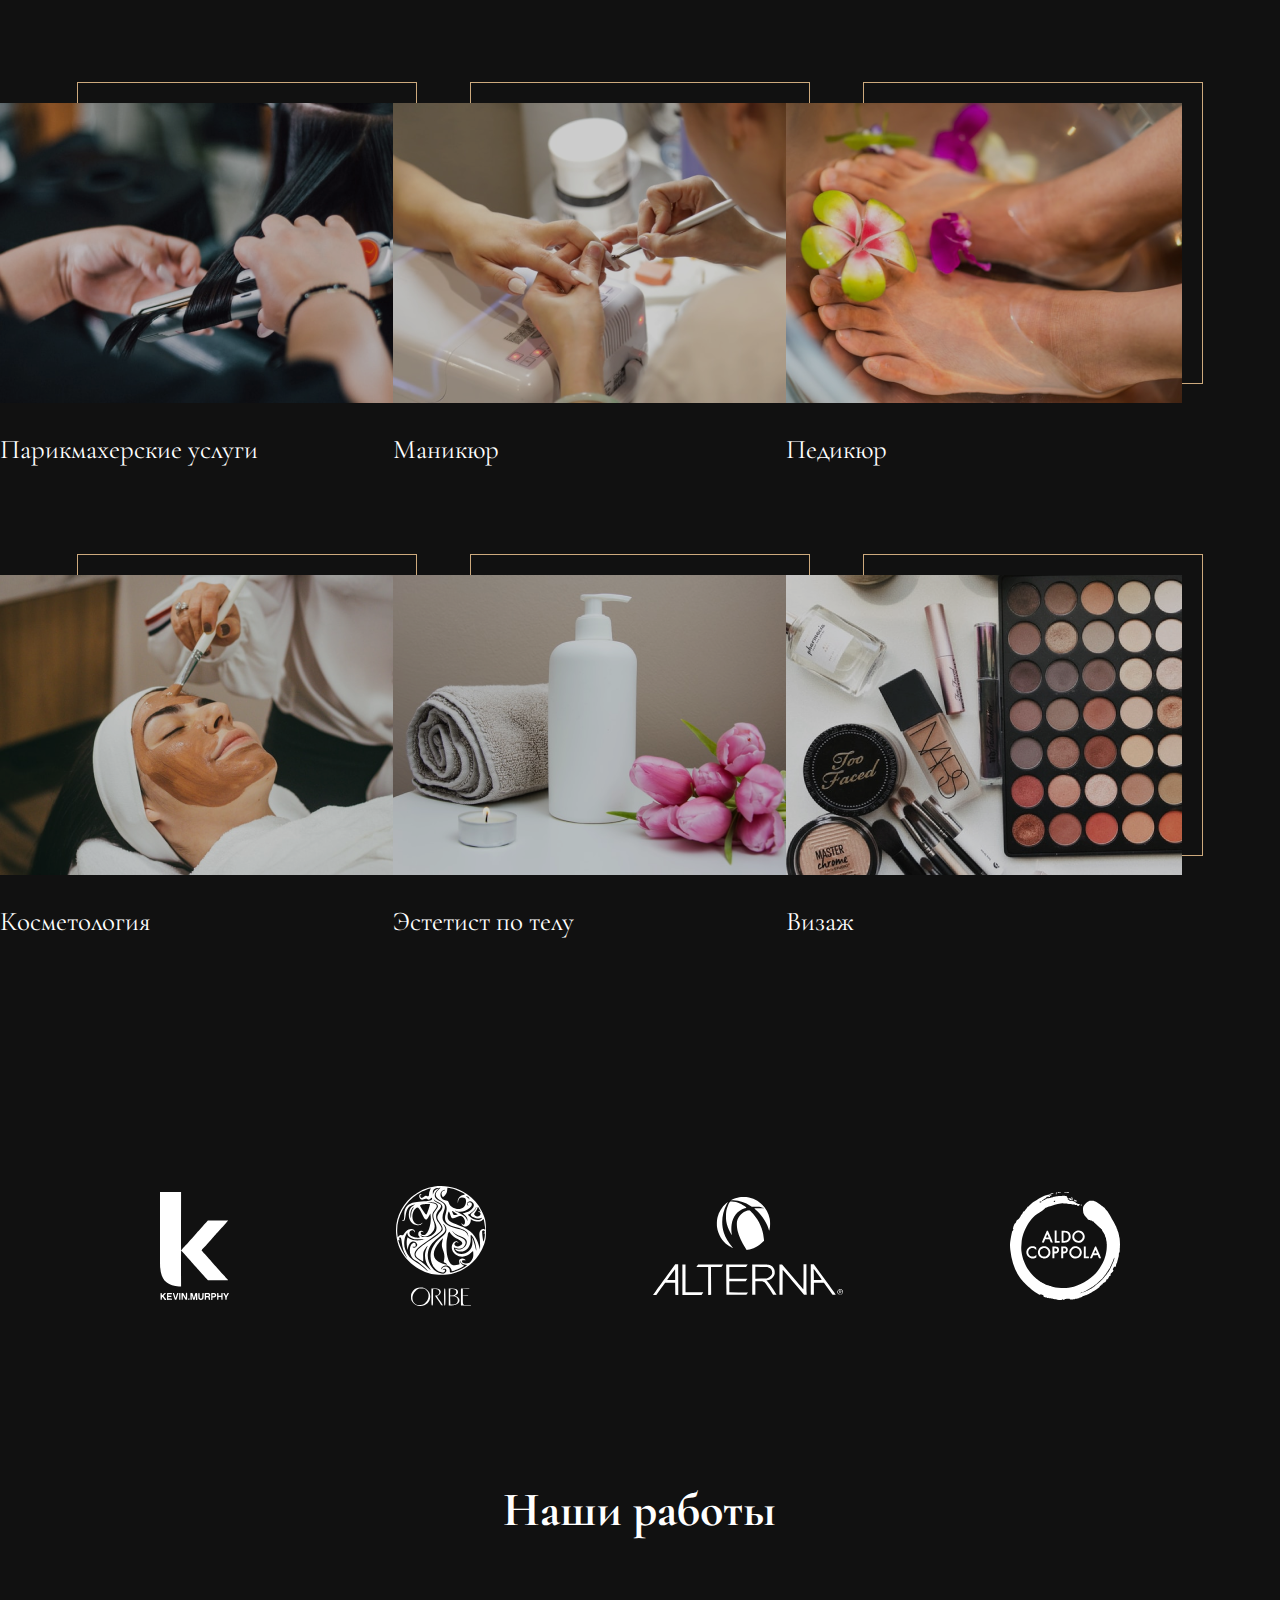
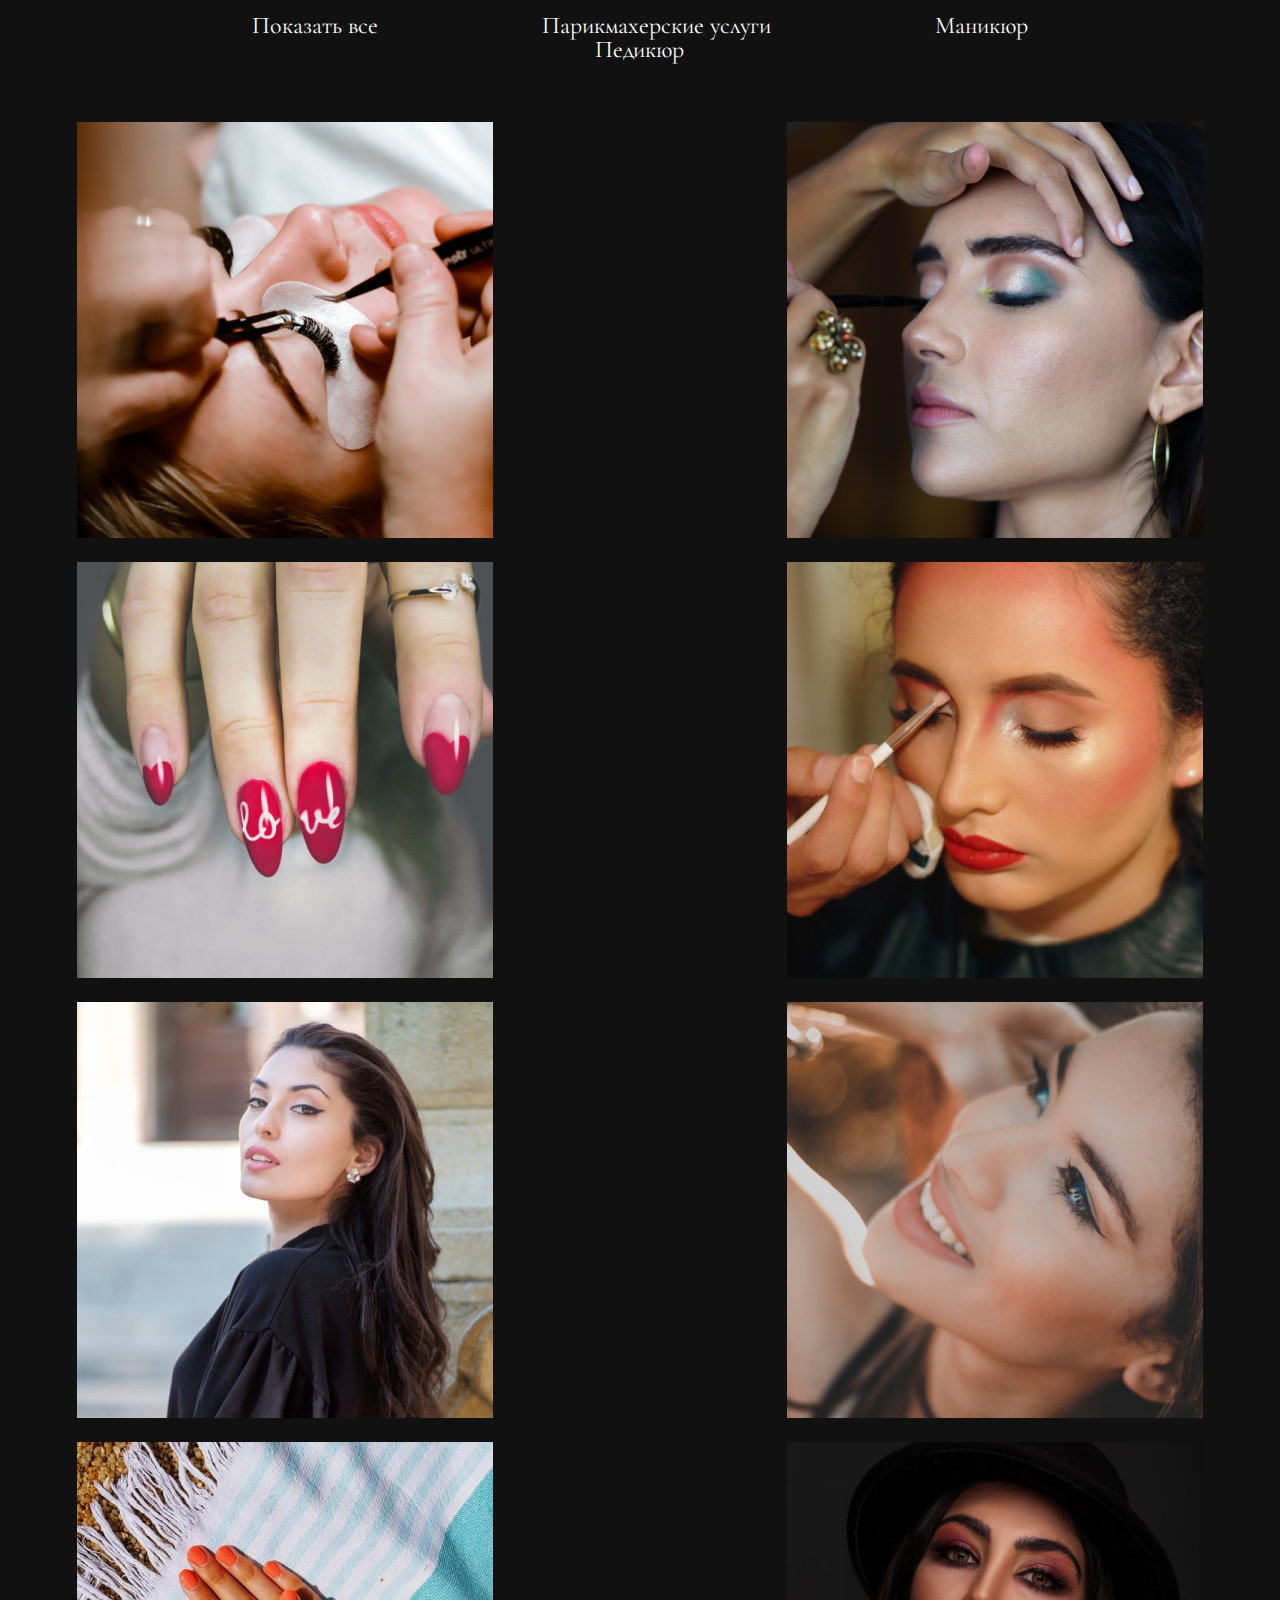
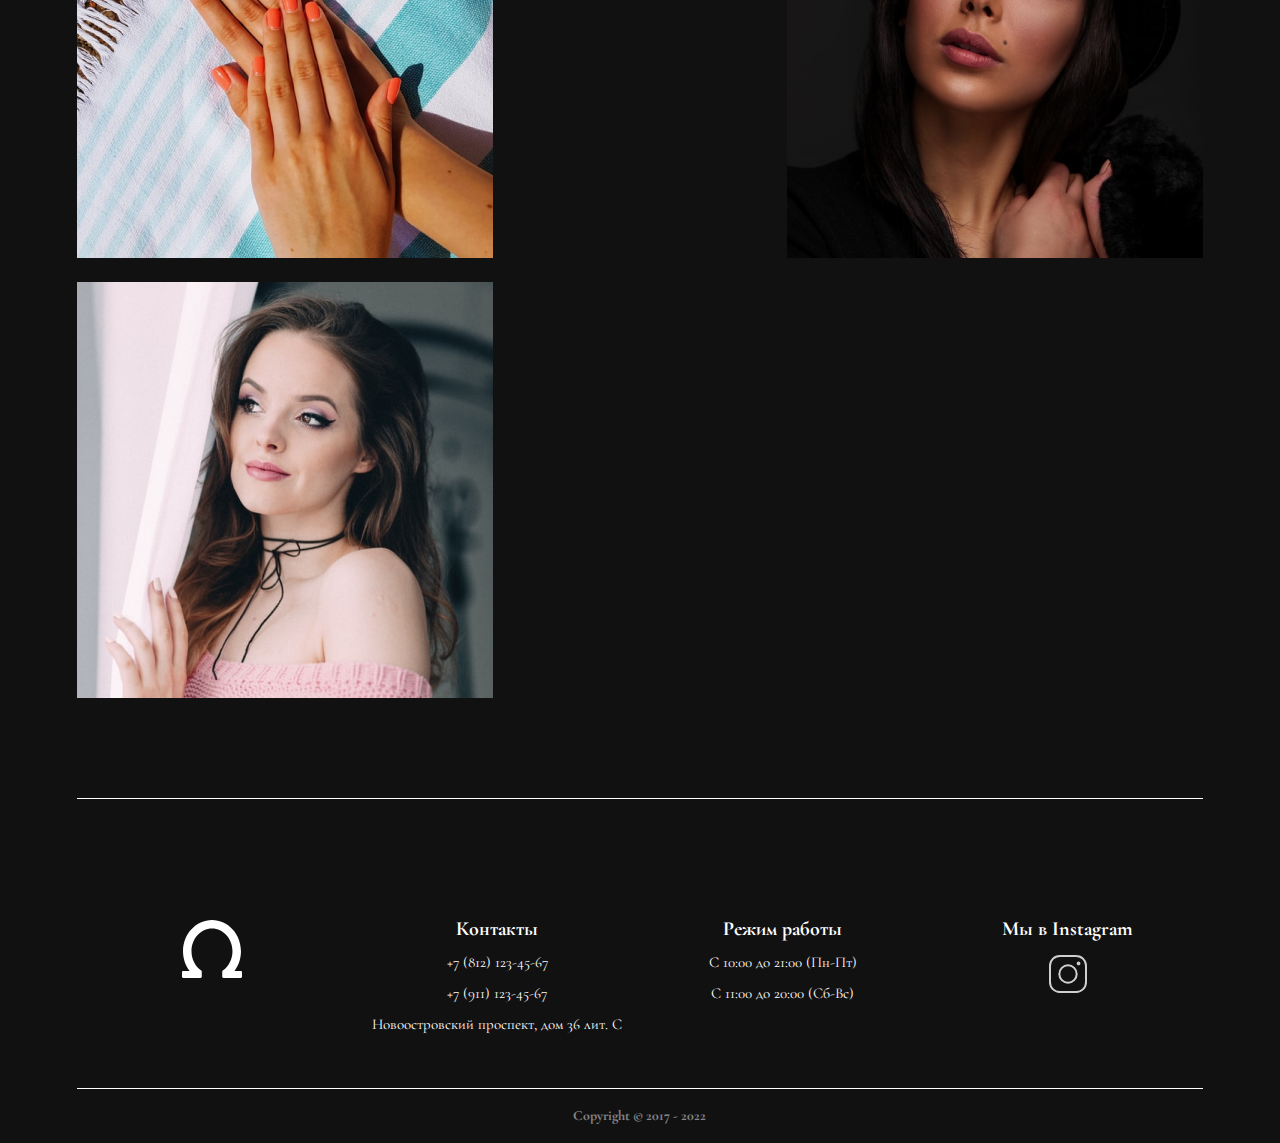
==== commit e0f3716c: "adaptive layout" ====
--- a/index.html
+++ b/index.html
@@ -9,7 +9,9 @@
   <link rel="stylesheet" href="./css/fonts.css">
   <link rel="stylesheet" href="./css/reset.css">
   <link rel="stylesheet" href="./css/main/main.css">
+  <link rel="stylesheet" href="./css/main/main-adaptive.css">
   <link rel="stylesheet" href="./css/pages/home/home.css">
+  <link rel="stylesheet" href="./css/pages/home/home-adaptive.css">
 </head>
 
 <body>
@@ -130,26 +132,28 @@
   </main>
   <footer>
     <div class="content-wrapper">
-      <div class="wrapper-contact-information">
-        <img src="assets/img/main/footer-logo.svg" alt="">
-        <div class="contact-information">
+      <div class="footer__wrapper-contact-information">
+        <div class="footer__contact-information">
+          <img src="assets/img/main/footer-logo.svg" alt="" class="icon-footer">
+        </div>
+        <div class="footer__contact-information">
           <h3>Контакты</h3>
           <p>+7 (812) 123-45-67</p>
           <p>+7 (911) 123-45-67</p>
           <p>Новоостровский проспект, дом 36 лит. С</p>
         </div>
-        <div class="contact-information">
+        <div class="footer__contact-information">
           <h3>Режим работы</h3>
           <p>C 10:00 до 21:00 (Пн-Пт)</p>
           <p>С 11:00 до 20:00 (Сб-Вс)</p>
         </div>
-        <div class="contact-information">
+        <div class="footer__contact-information">
           <h3>Мы в Instagram</h3>
           <img src="assets/img/main/insta-footer.svg" alt="">
         </div>
       </div>
       <div class="line"></div>
-      <p class="copyright">Copyright © 2017 - 2022</p>
+      <p class="footer__copyright">Copyright © 2017 - 2022</p>
     </div>
   </footer>
 </body>
--- a/css/main/main.css
+++ b/css/main/main.css
@@ -10,6 +10,7 @@
   display: flex;
   flex-direction: column;
   align-items: center;
+  overflow-x: hidden;
 }
 
 .content-wrapper {
@@ -58,47 +59,37 @@
   color: #CDAA7D;
 }
 
-.line {
-  border-top: 1px solid #FFFFFF;
-  height: 0px;
-}
-
-footer .line {
-  margin: 80px 0px 30px 0px;
-}
-
-.copyright {
-  color: white;
-  text-align: center;
-  opacity: 0.5;
-  font-size: 18px;
-  font-weight: 700;
-  font-style: normal;
-  font-family: "CormorantGaramond";
-  margin-bottom: 30px;
-}
-
-.wrapper-contact-information {
+.footer__wrapper-contact-information  {
   display: flex;
   flex-direction: row;
+  flex-wrap: wrap;
   justify-content: space-between;
 }
 
-.contact-information h3 {
-  margin-bottom: 20px;
-  font-size: 24px;
+.footer__contact-information h3 {
   font-weight: 700;
   font-style: normal;
   font-family: "CormorantGaramond";
   color: white;
 }
 
-.contact-information p,
-.modal-content p {
-  margin-top: 15px;
-  font-size: 18px;
+.footer__contact-information p {
   font-weight: 400;
   font-style: normal;
   font-family: "CormorantGaramond";
   color: white;
-}+}
+
+.line {
+  border-top: 1px solid #FFFFFF;
+  height: 0px;
+}
+
+.footer__copyright {
+  color: white;
+  text-align: center;
+  opacity: 0.5;
+  font-weight: 700;
+  font-style: normal;
+  font-family: "CormorantGaramond";
+}
--- a/css/main/main-adaptive.css
+++ b/css/main/main-adaptive.css
@@ -0,0 +1,6 @@
+@import url("main-320.css");
+@import url("main-480.css");
+@import url("main-768.css");
+@import url("main-1024.css");
+@import url("main-1440.css");
+@import url("main-1920.css");--- a/css/pages/home/home.css
+++ b/css/pages/home/home.css
@@ -6,7 +6,7 @@
 @import url("home-1920.css");
 
 header {
-  background: url("../../assets/img/home/header.jpg") center center no-repeat;
+  background: url("../../../assets/img/home/header.jpg") center center no-repeat;
   background-size: cover;
 }
 
